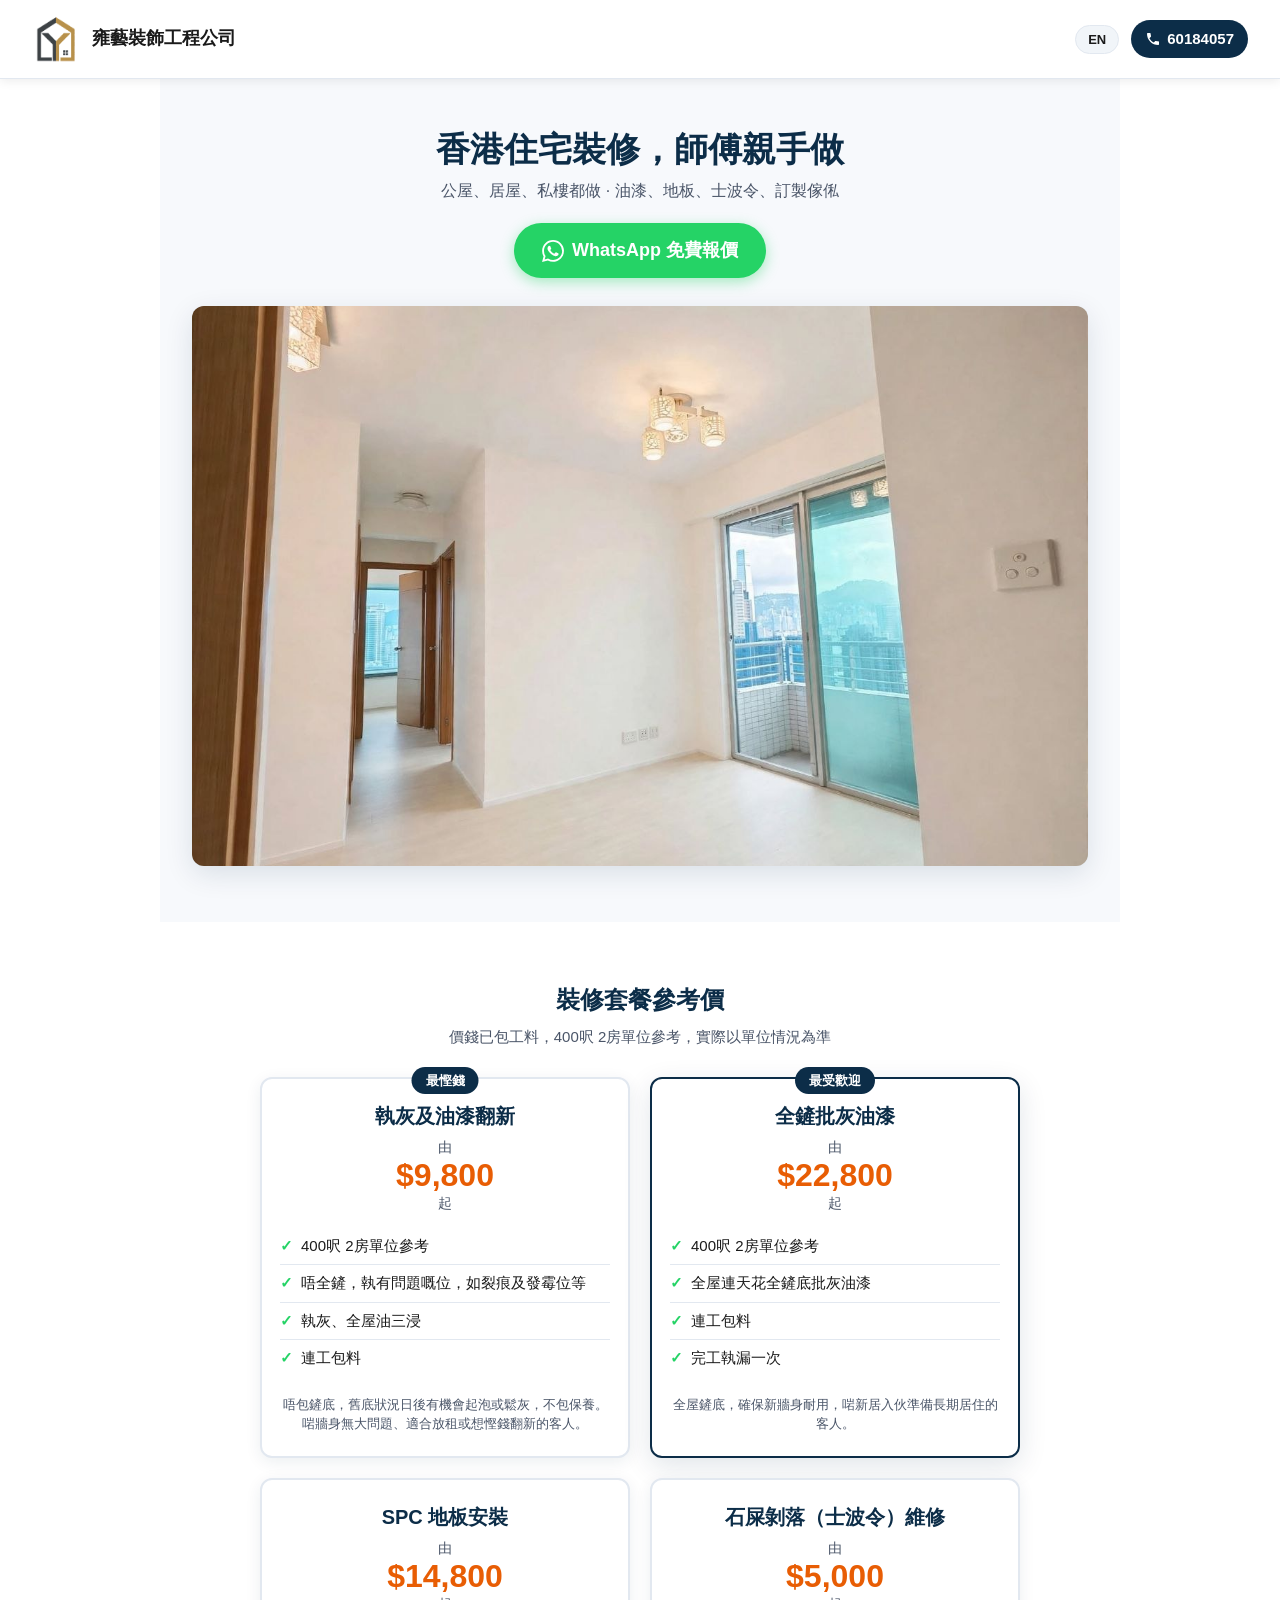
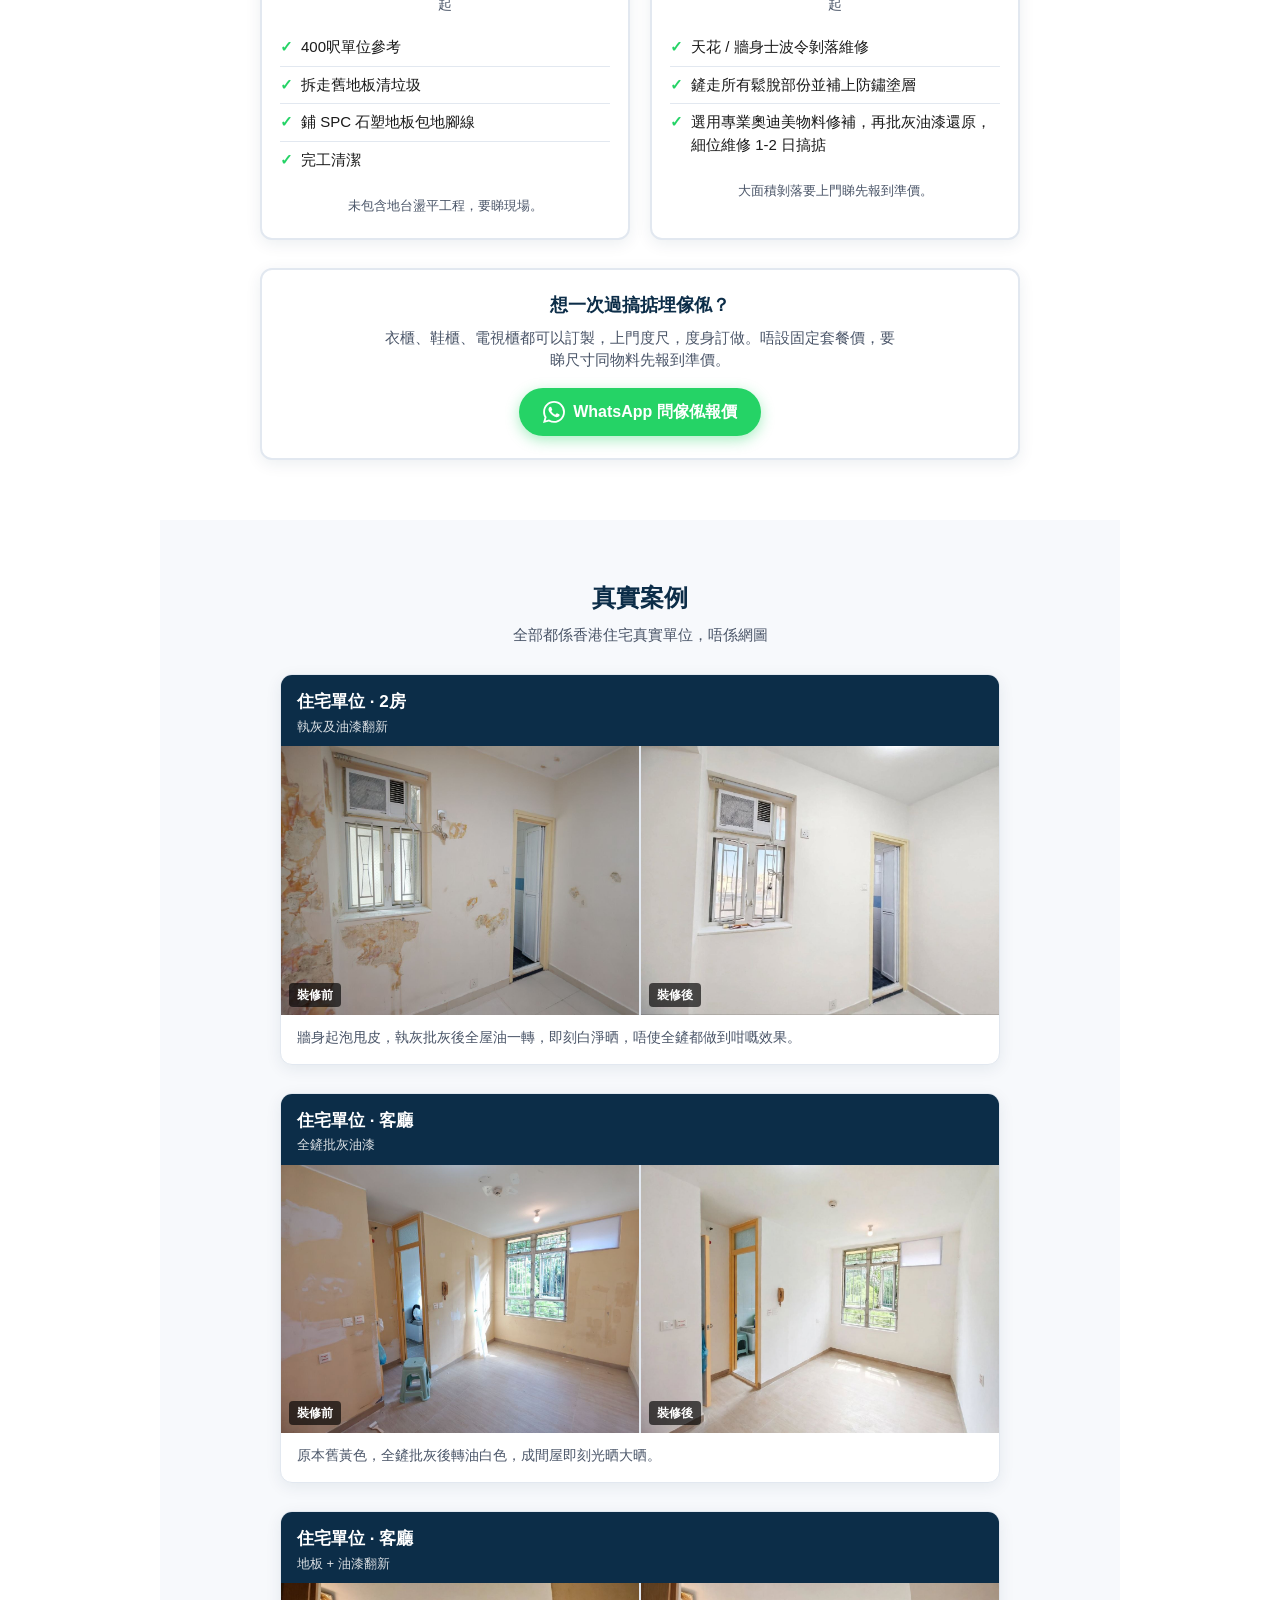
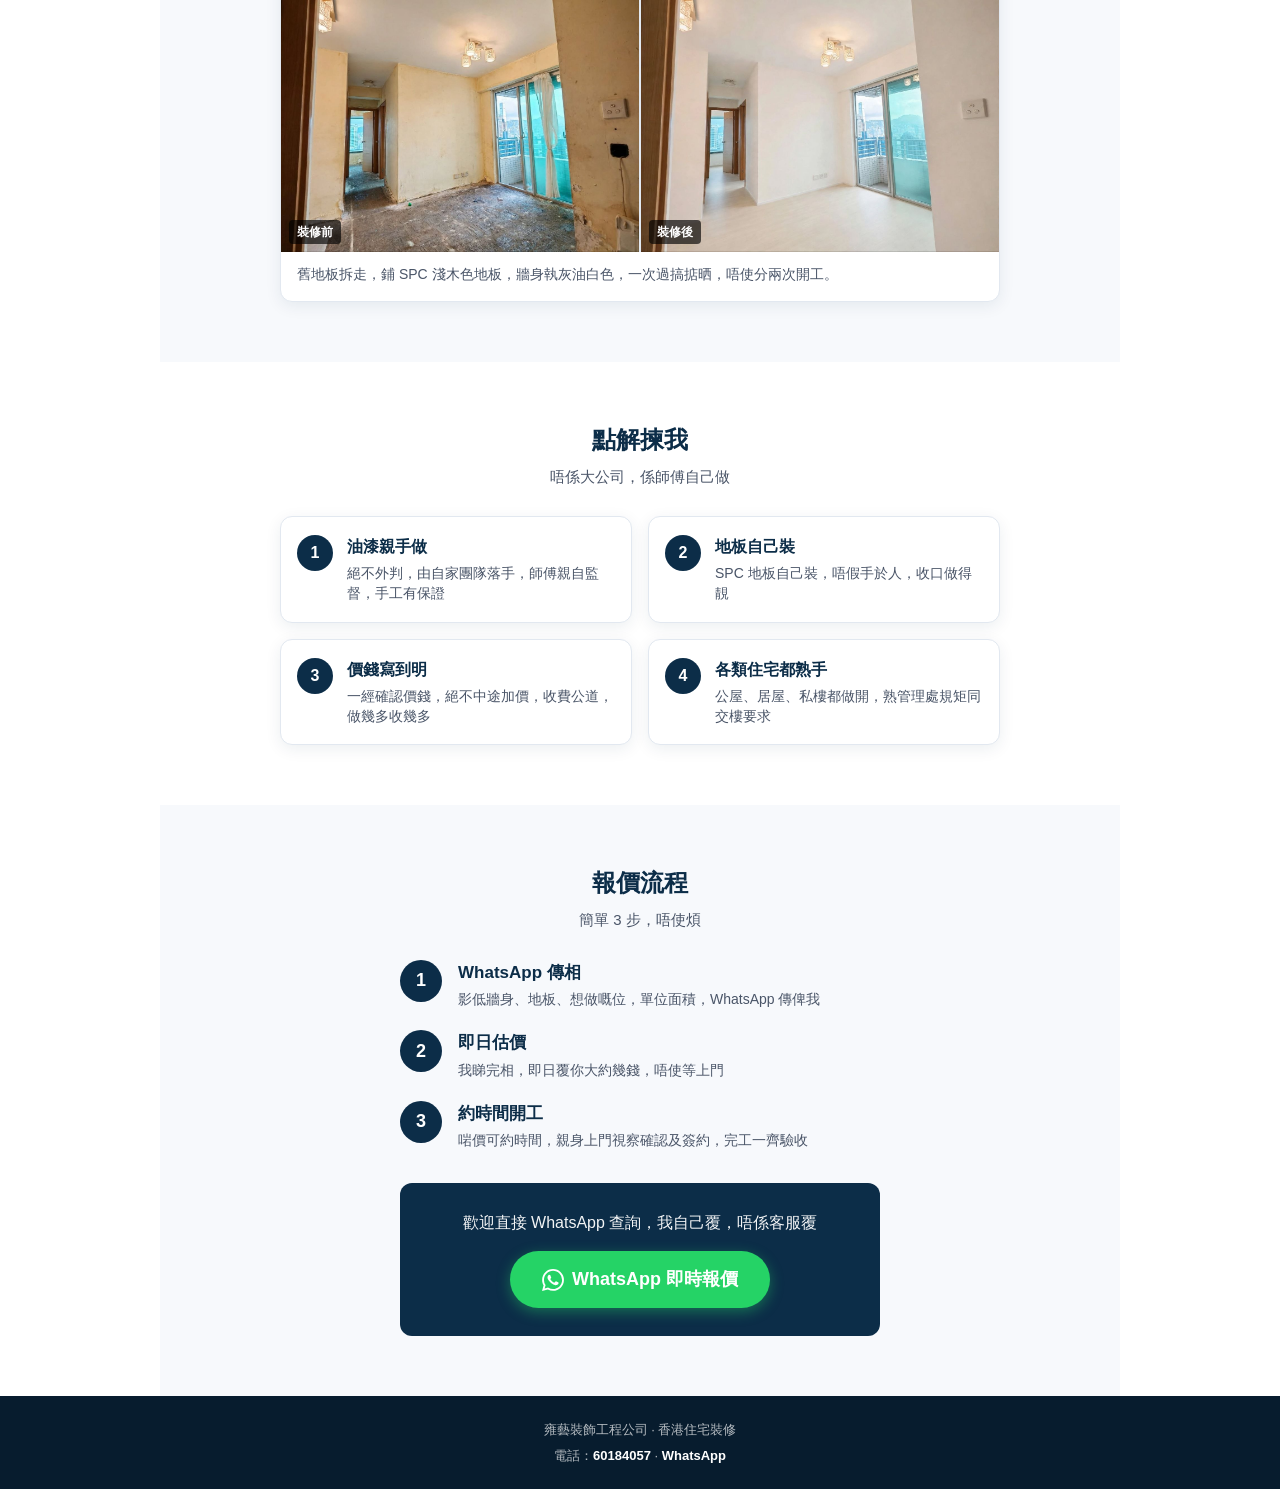
==== index.html @ d8daa815 "feat(seo): establish language SEO foundation" ====
<!DOCTYPE html>
<html lang="zh-HK">
<head>
  <meta charset="UTF-8">
  <meta name="viewport" content="width=device-width, initial-scale=1.0, viewport-fit=cover">
  <meta name="description" content="香港住宅裝修服務：油漆翻新、SPC地板、石屎剝落（士波令）維修及訂製傢俬。雍藝自家師傅施工，歡迎 WhatsApp 查詢報價。">
  <link rel="canonical" href="https://yungngai.com/">
  <link rel="alternate" hreflang="zh-HK" href="https://yungngai.com/">
  <link rel="alternate" hreflang="en-HK" href="https://yungngai.com/en">
  <title>香港住宅裝修｜油漆、地板、士波令及訂製傢俬｜雍藝</title>
  <style>
    :root {
      --primary: #0c2d48;
      --primary-dark: #071c2e;
      --whatsapp: #25d366;
      --whatsapp-hover: #1ebe57;
      --price: #e85d04;
      --price-bg: #fff4e6;
      --bg: #ffffff;
      --bg-alt: #f7f9fc;
      --text: #1a1a1a;
      --text-muted: #4a5568;
      --border: #e2e8f0;
      --radius: 12px;
      --shadow: 0 4px 16px rgba(12, 45, 72, 0.08);
      --shadow-lg: 0 8px 28px rgba(12, 45, 72, 0.12);
    }

    * {
      margin: 0;
      padding: 0;
      box-sizing: border-box;
    }

    html {
      scroll-behavior: smooth;
    }

    body {
      font-family: -apple-system, BlinkMacSystemFont, "Segoe UI", "PingFang HK", "Helvetica Neue", Arial, sans-serif;
      background: var(--bg);
      color: var(--text);
      line-height: 1.5;
      font-size: 17px;
      -webkit-font-smoothing: antialiased;
    }

    img {
      max-width: 100%;
      display: block;
      height: auto;
    }

    a {
      text-decoration: none;
      color: inherit;
    }

    /* ========== 1. 頂部選單 ========== */
    .header {
      position: sticky;
      top: 0;
      z-index: 100;
      background: #ffffff;
      color: #333333;
      padding: 10px 16px;
      display: flex;
      align-items: center;
      justify-content: space-between;
      box-shadow: 0 2px 10px rgba(0,0,0,0.08);
      border-bottom: 1px solid var(--border);
    }

    .logo {
      display: flex;
      align-items: center;
      gap: 10px;
    }

    .logo-icon {
      width: 50px;
      height: 50px;
      overflow: hidden;
      flex-shrink: 0;
      border-radius: 6px;
    }

    .logo-icon img {
      width: auto;
      height: 61px;
      display: block;
      object-fit: cover;
      object-position: top center;
      margin-top: 0;
    }

    .logo-text {
      font-size: 18px;
      font-weight: 700;
      color: #1a1a1a;
      line-height: 1.2;
      white-space: nowrap;
      flex-shrink: 0;
    }

    @media (max-width: 400px) {
      .logo-text {
        font-size: 16px;
      }
    }

    .header-right {
      display: flex;
      align-items: center;
      gap: 12px;
    }

    .phone-btn {
      display: flex;
      align-items: center;
      gap: 6px;
      background: var(--primary);
      color: #fff;
      padding: 8px 14px;
      border-radius: 50px;
      font-size: 15px;
      font-weight: 600;
      transition: background 0.2s;
    }

    .phone-btn:hover,
    .phone-btn:active {
      background: var(--primary-dark);
    }

    .lang-btn {
      display: flex;
      align-items: center;
      justify-content: center;
      background: #f1f5f9;
      color: #1a1a1a;
      border: 1px solid var(--border);
      padding: 7px 12px;
      border-radius: 50px;
      font-size: 13px;
      font-weight: 700;
      cursor: pointer;
      transition: background 0.2s;
      white-space: nowrap;
      line-height: 1;
    }

    .lang-btn:hover,
    .lang-btn:active {
      background: #e2e8f0;
    }

    .nav-toggle {
      display: none; /* 單頁簡單，暫不用漢堡 */
    }

    /* ========== 2. Hero ========== */
    .hero {
      background: var(--bg-alt);
      padding: 28px 16px 36px;
      text-align: center;
    }

    .hero-title {
      font-size: 28px;
      font-weight: 800;
      color: var(--primary);
      line-height: 1.3;
      margin-bottom: 8px;
    }

    .hero-sub {
      font-size: 16px;
      color: var(--text-muted);
      margin-bottom: 20px;
    }

    .btn-whatsapp {
      display: inline-flex;
      align-items: center;
      justify-content: center;
      gap: 8px;
      background: var(--whatsapp);
      color: #fff;
      font-size: 18px;
      font-weight: 700;
      padding: 14px 28px;
      border-radius: 50px;
      box-shadow: 0 4px 14px rgba(37, 211, 102, 0.4);
      transition: background 0.2s, transform 0.15s;
      border: none;
      cursor: pointer;
    }

    .btn-whatsapp:hover,
    .btn-whatsapp:active {
      background: var(--whatsapp-hover);
      transform: translateY(-1px);
    }

    .btn-whatsapp svg {
      width: 22px;
      height: 22px;
      fill: currentColor;
    }

    .hero-img-wrap {
      margin-top: 28px;
      border-radius: var(--radius);
      overflow: hidden;
      box-shadow: var(--shadow-lg);
      background: #dce3eb;
      aspect-ratio: 16 / 10;
    }

    .hero-img-wrap img {
      width: 100%;
      height: 100%;
      object-fit: cover;
    }

    /* ========== 通用 section ========== */
    .section {
      padding: 40px 16px;
    }

    .section-alt {
      background: var(--bg-alt);
    }

    .section-title {
      font-size: 24px;
      font-weight: 800;
      color: var(--primary);
      text-align: center;
      margin-bottom: 8px;
    }

    .section-desc {
      text-align: center;
      color: var(--text-muted);
      font-size: 15px;
      margin-bottom: 28px;
      max-width: 480px;
      margin-left: auto;
      margin-right: auto;
    }

    /* ========== 3. 套餐價錢卡 ========== */
    .packages {
      display: grid;
      grid-template-columns: 1fr;
      gap: 18px;
      max-width: 480px;
      margin: 0 auto;
    }

    .package-card {
      background: #fff;
      border: 2px solid var(--border);
      border-radius: var(--radius);
      padding: 22px 18px;
      box-shadow: var(--shadow);
      position: relative;
    }

    .package-card.featured {
      border-color: var(--primary);
      box-shadow: var(--shadow-lg);
    }

    .package-badge {
      position: absolute;
      top: -12px;
      left: 50%;
      transform: translateX(-50%);
      background: var(--primary);
      color: #fff;
      font-size: 13px;
      font-weight: 700;
      padding: 4px 14px;
      border-radius: 50px;
    }

    .package-name {
      font-size: 20px;
      font-weight: 800;
      color: var(--primary);
      margin-bottom: 6px;
      text-align: center;
    }

    .package-price {
      text-align: center;
      margin-bottom: 14px;
    }

    .package-price .from {
      font-size: 14px;
      color: var(--text-muted);
    }

    .package-price .amount {
      font-size: 32px;
      font-weight: 800;
      color: var(--price);
      line-height: 1.1;
    }

    .package-price .unit {
      font-size: 14px;
      color: var(--text-muted);
    }

    .package-list {
      list-style: none;
      margin-bottom: 18px;
    }

    .package-list li {
      padding: 7px 0;
      border-bottom: 1px solid var(--border);
      font-size: 15px;
      color: var(--text);
      display: flex;
      align-items: flex-start;
      gap: 8px;
    }

    .package-list li:last-child {
      border-bottom: none;
    }

    .package-list li::before {
      content: "✓";
      color: var(--whatsapp);
      font-weight: 700;
      flex-shrink: 0;
    }

    .package-note {
      font-size: 13px;
      color: var(--text-muted);
      text-align: center;
      margin-top: 4px;
    }

    /* 加配服務橫欄 */
    .addon-bar {
      margin-top: 28px;
      max-width: 760px;
      margin-left: auto;
      margin-right: auto;
      background: #fff;
      border: 2px solid var(--border);
      border-radius: var(--radius);
      padding: 22px 18px;
      text-align: center;
      box-shadow: var(--shadow);
    }

    .addon-bar h3 {
      font-size: 18px;
      font-weight: 800;
      color: var(--primary);
      margin-bottom: 8px;
    }

    .addon-bar p {
      font-size: 15px;
      color: var(--text-muted);
      margin-bottom: 16px;
      line-height: 1.5;
      max-width: 520px;
      margin-left: auto;
      margin-right: auto;
    }

    .addon-bar .btn-whatsapp {
      font-size: 16px;
      padding: 12px 24px;
    }

    /* ========== 4. 案例區 ========== */
    .cases {
      display: flex;
      flex-direction: column;
      gap: 28px;
      max-width: 560px;
      margin: 0 auto;
    }

    .case-card {
      background: #fff;
      border-radius: var(--radius);
      overflow: hidden;
      box-shadow: var(--shadow);
      border: 1px solid var(--border);
    }

    .case-header {
      padding: 14px 16px 10px;
      background: var(--primary);
      color: #fff;
    }

    .case-title {
      font-size: 17px;
      font-weight: 700;
    }

    .case-meta {
      font-size: 13px;
      opacity: 0.85;
      margin-top: 2px;
    }

    .case-images {
      display: grid;
      grid-template-columns: 1fr 1fr;
      gap: 2px;
      background: #e2e8f0;
    }

    .case-img-box {
      position: relative;
      aspect-ratio: 4 / 3;
      background: #d0d7e0;
      overflow: hidden;
    }

    .case-img-box img {
      width: 100%;
      height: 100%;
      object-fit: cover;
    }

    .case-label {
      position: absolute;
      bottom: 8px;
      left: 8px;
      background: rgba(0,0,0,0.65);
      color: #fff;
      font-size: 12px;
      font-weight: 600;
      padding: 3px 8px;
      border-radius: 4px;
    }

    .case-desc {
      padding: 12px 16px 16px;
      font-size: 14px;
      color: var(--text-muted);
    }

    /* ========== 5. 點解揀我 ========== */
    .why-grid {
      display: grid;
      grid-template-columns: 1fr;
      gap: 16px;
      max-width: 560px;
      margin: 0 auto;
    }

    .why-item {
      background: #fff;
      border: 1px solid var(--border);
      border-radius: var(--radius);
      padding: 18px 16px;
      display: flex;
      gap: 14px;
      align-items: flex-start;
      box-shadow: var(--shadow);
    }

    .why-num {
      flex-shrink: 0;
      width: 36px;
      height: 36px;
      background: var(--primary);
      color: #fff;
      border-radius: 50%;
      display: flex;
      align-items: center;
      justify-content: center;
      font-weight: 800;
      font-size: 16px;
    }

    .why-content h3 {
      font-size: 16px;
      font-weight: 700;
      color: var(--primary);
      margin-bottom: 4px;
    }

    .why-content p {
      font-size: 14px;
      color: var(--text-muted);
      line-height: 1.45;
    }

    /* ========== 6. 報價流程 ========== */
    .steps {
      display: flex;
      flex-direction: column;
      gap: 20px;
      max-width: 480px;
      margin: 0 auto 32px;
      position: relative;
    }

    .step {
      display: flex;
      gap: 16px;
      align-items: flex-start;
      position: relative;
    }

    .step-num {
      flex-shrink: 0;
      width: 42px;
      height: 42px;
      background: var(--primary);
      color: #fff;
      border-radius: 50%;
      display: flex;
      align-items: center;
      justify-content: center;
      font-weight: 800;
      font-size: 18px;
      z-index: 1;
    }

    .step-content h3 {
      font-size: 17px;
      font-weight: 700;
      color: var(--primary);
      margin-bottom: 4px;
    }

    .step-content p {
      font-size: 14px;
      color: var(--text-muted);
    }

    .cta-box {
      text-align: center;
      padding: 28px 16px;
      background: var(--primary);
      border-radius: var(--radius);
      max-width: 480px;
      margin: 0 auto;
      color: #fff;
    }

    .cta-box p {
      font-size: 16px;
      margin-bottom: 16px;
      opacity: 0.95;
    }

    .cta-box .btn-whatsapp {
      font-size: 18px;
      padding: 15px 32px;
    }

    /* ========== Footer ========== */
    .footer {
      background: var(--primary-dark);
      color: rgba(255,255,255,0.7);
      text-align: center;
      padding: 24px 16px;
      font-size: 13px;
    }

    .footer a {
      color: #fff;
      font-weight: 600;
    }

    /* ========== 平板以上 ========== */
    @media (min-width: 640px) {
      .hero {
        padding: 40px 24px 48px;
      }

      .hero-title {
        font-size: 34px;
      }

      .section {
        padding: 52px 24px;
      }

      .why-grid {
        grid-template-columns: 1fr 1fr;
        max-width: 720px;
      }

      .cases {
        max-width: 720px;
      }
    }

    @media (min-width: 768px) {
      .packages {
        max-width: 760px;
        grid-template-columns: 1fr 1fr;
        gap: 20px;
      }

      .package-card {
        max-width: none;
      }
    }

    @media (min-width: 900px) {
      .header {
        padding: 14px 32px;
      }

      .hero {
        padding: 48px 32px 56px;
        max-width: 960px;
        margin: 0 auto;
      }

      .section {
        padding: 60px 32px;
        max-width: 960px;
        margin-left: auto;
        margin-right: auto;
      }

      .section-full {
        max-width: none;
        padding-left: 0;
        padding-right: 0;
      }

      .section-full .section-inner {
        max-width: 960px;
        margin: 0 auto;
        padding: 0 32px;
      }
    }
  </style>
</head>
<body>

  <!-- 1. 頂部選單 + 電話 -->
  <header class="header">
    <div class="logo">
      <div class="logo-icon">
        <img src="images/logo.png" alt="雍藝裝飾工程公司">
      </div>
      <span class="logo-text">雍藝裝飾工程公司</span>
    </div>
    <div class="header-right">
      <a href="/en" class="lang-btn">EN</a>
      <a href="tel:+85260184057" class="phone-btn">
        <svg width="16" height="16" viewBox="0 0 24 24" fill="currentColor"><path d="M6.62 10.79c1.44 2.83 3.76 5.14 6.59 6.59l2.2-2.2c.27-.27.67-.36 1.02-.24 1.12.37 2.33.57 3.57.57.55 0 1 .45 1 1V20c0 .55-.45 1-1 1-9.39 0-17-7.61-17-17 0-.55.45-1 1-1h3.5c.55 0 1 .45 1 1 0 1.25.2 2.45.57 3.57.11.35.03.74-.25 1.02l-2.2 2.2z"/></svg>
        60184057
      </a>
    </div>
  </header>

  <!-- 2. 大標題 + WhatsApp + 大相 -->
  <section class="hero">
    <h1 class="hero-title">香港住宅裝修，師傅親手做</h1>
    <p class="hero-sub">公屋、居屋、私樓都做 · 油漆、地板、士波令、訂製傢俬</p>
    <a href="https://wa.me/85260184057?text=%E4%BD%A0%E5%A5%BD%EF%BC%8C%E6%88%91%E6%83%B3%E5%95%8F%E8%A3%9D%E4%BF%AE%E5%A0%B1%E5%83%B9" class="btn-whatsapp" target="_blank" rel="noopener">
      <svg viewBox="0 0 24 24"><path d="M17.472 14.382c-.297-.149-1.758-.867-2.03-.967-.273-.099-.471-.148-.67.15-.197.297-.767.966-.94 1.164-.173.199-.347.223-.644.075-.297-.15-1.255-.463-2.39-1.475-.883-.788-1.48-1.761-1.653-2.059-.173-.297-.018-.458.13-.606.134-.133.298-.347.446-.52.149-.174.198-.298.298-.497.099-.198.05-.371-.025-.52-.075-.149-.669-1.612-.916-2.207-.242-.579-.487-.5-.669-.51-.173-.008-.371-.01-.57-.01-.198 0-.52.074-.792.372-.272.297-1.04 1.016-1.04 2.479 0 1.462 1.065 2.875 1.213 3.074.149.198 2.096 3.2 5.077 4.487.709.306 1.262.489 1.694.625.712.227 1.36.195 1.871.118.571-.085 1.758-.719 2.006-1.413.248-.694.248-1.289.173-1.413-.074-.124-.272-.198-.57-.347m-5.421 7.403h-.004a9.87 9.87 0 01-5.031-1.378l-.361-.214-3.741.982.998-3.648-.235-.374a9.86 9.86 0 01-1.51-5.26c.001-5.45 4.436-9.884 9.888-9.884 2.64 0 5.122 1.03 6.988 2.898a9.825 9.825 0 012.893 6.994c-.003 5.45-4.435 9.884-9.885 9.884m8.413-18.297A11.815 11.815 0 0012.05 0C5.495 0 .16 5.335.157 11.892c0 2.096.547 4.142 1.588 5.945L.057 24l6.305-1.654a11.882 11.882 0 005.683 1.448h.005c6.554 0 11.89-5.335 11.893-11.893a11.821 11.821 0 00-3.48-8.413z"/></svg>
      <span>WhatsApp 免費報價</span>
    </a>
    <div class="hero-img-wrap">
      <img src="images/case3-after.jpg" alt="香港住宅裝修實例">
    </div>
  </section>

  <!-- 3. 四個套餐價錢卡 -->
  <section class="section" id="packages">
    <h2 class="section-title">裝修套餐參考價</h2>
    <p class="section-desc">價錢已包工料，400呎 2房單位參考，實際以單位情況為準</p>

    <div class="packages">
      <!-- 卡 1：執灰及油漆翻新 -->
      <div class="package-card">
        <div class="package-badge">最慳錢</div>
        <div class="package-name">執灰及油漆翻新</div>
        <div class="package-price">
          <div class="from">由</div>
          <div class="amount">$9,800</div>
          <div class="unit">起</div>
        </div>
        <ul class="package-list">
          <li>400呎 2房單位參考</li>
          <li>唔全鏟，執有問題嘅位，如裂痕及發霉位等</li>
          <li>執灰、全屋油三浸</li>
          <li>連工包料</li>
        </ul>
        <p class="package-note">唔包鏟底，舊底狀況日後有機會起泡或鬆灰，不包保養。啱牆身無大問題、適合放租或想慳錢翻新的客人。</p>
      </div>

      <!-- 卡 2：全鏟批灰油漆 -->
      <div class="package-card featured">
        <div class="package-badge">最受歡迎</div>
        <div class="package-name">全鏟批灰油漆</div>
        <div class="package-price">
          <div class="from">由</div>
          <div class="amount">$22,800</div>
          <div class="unit">起</div>
        </div>
        <ul class="package-list">
          <li>400呎 2房單位參考</li>
          <li>全屋連天花全鏟底批灰油漆</li>
          <li>連工包料</li>
          <li>完工執漏一次</li>
        </ul>
        <p class="package-note">全屋鏟底，確保新牆身耐用，啱新居入伙準備長期居住的客人。</p>
      </div>

      <!-- 卡 3：SPC 地板安裝 -->
      <div class="package-card">
        <div class="package-name">SPC 地板安裝</div>
        <div class="package-price">
          <div class="from">由</div>
          <div class="amount">$14,800</div>
          <div class="unit">起</div>
        </div>
        <ul class="package-list">
          <li>400呎單位參考</li>
          <li>拆走舊地板清垃圾</li>
          <li>鋪 SPC 石塑地板包地腳線</li>
          <li>完工清潔</li>
        </ul>
        <p class="package-note">未包含地台盪平工程，要睇現場。</p>
      </div>

      <!-- 卡 4：石屎剝落（士波令）維修 -->
      <div class="package-card">
        <div class="package-name">石屎剝落（士波令）維修</div>
        <div class="package-price">
          <div class="from">由</div>
          <div class="amount">$5,000</div>
          <div class="unit">起</div>
        </div>
        <ul class="package-list">
          <li>天花 / 牆身士波令剝落維修</li>
          <li>鏟走所有鬆脫部份並補上防鏽塗層</li>
          <li>選用專業奧迪美物料修補，再批灰油漆還原，細位維修 1-2 日搞掂</li>
        </ul>
        <p class="package-note">大面積剝落要上門睇先報到準價。</p>
      </div>
    </div>

    <!-- 加配服務：訂製傢俬 -->
    <div class="addon-bar">
      <h3>想一次過搞掂埋傢俬？</h3>
      <p>衣櫃、鞋櫃、電視櫃都可以訂製，上門度尺，度身訂做。唔設固定套餐價，要睇尺寸同物料先報到準價。</p>
      <a href="https://wa.me/85260184057?text=%E4%BD%A0%E5%A5%BD%EF%BC%8C%E6%88%91%E6%83%B3%E5%95%8F%E8%A3%9D%E4%BF%AE%E5%A0%B1%E5%83%B9" class="btn-whatsapp" target="_blank" rel="noopener">
        <svg viewBox="0 0 24 24"><path d="M17.472 14.382c-.297-.149-1.758-.867-2.03-.967-.273-.099-.471-.148-.67.15-.197.297-.767.966-.94 1.164-.173.199-.347.223-.644.075-.297-.15-1.255-.463-2.39-1.475-.883-.788-1.48-1.761-1.653-2.059-.173-.297-.018-.458.13-.606.134-.133.298-.347.446-.52.149-.174.198-.298.298-.497.099-.198.05-.371-.025-.52-.075-.149-.669-1.612-.916-2.207-.242-.579-.487-.5-.669-.51-.173-.008-.371-.01-.57-.01-.198 0-.52.074-.792.372-.272.297-1.04 1.016-1.04 2.479 0 1.462 1.065 2.875 1.213 3.074.149.198 2.096 3.2 5.077 4.487.709.306 1.262.489 1.694.625.712.227 1.36.195 1.871.118.571-.085 1.758-.719 2.006-1.413.248-.694.248-1.289.173-1.413-.074-.124-.272-.198-.57-.347m-5.421 7.403h-.004a9.87 9.87 0 01-5.031-1.378l-.361-.214-3.741.982.998-3.648-.235-.374a9.86 9.86 0 01-1.51-5.26c.001-5.45 4.436-9.884 9.888-9.884 2.64 0 5.122 1.03 6.988 2.898a9.825 9.825 0 012.893 6.994c-.003 5.45-4.435 9.884-9.885 9.884m8.413-18.297A11.815 11.815 0 0012.05 0C5.495 0 .16 5.335.157 11.892c0 2.096.547 4.142 1.588 5.945L.057 24l6.305-1.654a11.882 11.882 0 005.683 1.448h.005c6.554 0 11.89-5.335 11.893-11.893a11.821 11.821 0 00-3.48-8.413z"/></svg>
        <span>WhatsApp 問傢俬報價</span>
      </a>
    </div>
  </section>

  <!-- 4. 案例區 -->
  <section class="section section-alt" id="cases">
    <h2 class="section-title">真實案例</h2>
    <p class="section-desc">全部都係香港住宅真實單位，唔係網圖</p>

    <div class="cases">
      <!-- 案例 1 -->
      <div class="case-card">
        <div class="case-header">
          <div class="case-title">住宅單位 · 2房</div>
          <div class="case-meta">執灰及油漆翻新</div>
        </div>
        <div class="case-images">
          <div class="case-img-box">
            <img src="images/case1-before.jpg" alt="Before">
            <span class="case-label">裝修前</span>
          </div>
          <div class="case-img-box">
            <img src="images/case1-after.jpg" alt="After">
            <span class="case-label">裝修後</span>
          </div>
        </div>
        <div class="case-desc">牆身起泡甩皮，執灰批灰後全屋油一轉，即刻白淨晒，唔使全鏟都做到咁嘅效果。</div>
      </div>

      <!-- 案例 2 -->
      <div class="case-card">
        <div class="case-header">
          <div class="case-title">住宅單位 · 客廳</div>
          <div class="case-meta">全鏟批灰油漆</div>
        </div>
        <div class="case-images">
          <div class="case-img-box">
            <img src="images/case2-before.jpg" alt="Before">
            <span class="case-label">裝修前</span>
          </div>
          <div class="case-img-box">
            <img src="images/case2-after.jpg" alt="After">
            <span class="case-label">裝修後</span>
          </div>
        </div>
        <div class="case-desc">原本舊黃色，全鏟批灰後轉油白色，成間屋即刻光晒大晒。</div>
      </div>

      <!-- 案例 3 -->
      <div class="case-card">
        <div class="case-header">
          <div class="case-title">住宅單位 · 客廳</div>
          <div class="case-meta">地板 + 油漆翻新</div>
        </div>
        <div class="case-images">
          <div class="case-img-box">
            <img src="images/case3-before.jpg" alt="Before">
            <span class="case-label">裝修前</span>
          </div>
          <div class="case-img-box">
            <img src="images/case3-after.jpg" alt="After">
            <span class="case-label">裝修後</span>
          </div>
        </div>
        <div class="case-desc">舊地板拆走，鋪 SPC 淺木色地板，牆身執灰油白色，一次過搞掂晒，唔使分兩次開工。</div>
      </div>
    </div>
  </section>

  <!-- 5. 點解揀我 -->
  <section class="section" id="why">
    <h2 class="section-title">點解揀我</h2>
    <p class="section-desc">唔係大公司，係師傅自己做</p>

    <div class="why-grid">
      <div class="why-item">
        <div class="why-num">1</div>
        <div class="why-content">
          <h3>油漆親手做</h3>
          <p>絕不外判，由自家團隊落手，師傅親自監督，手工有保證</p>
        </div>
      </div>
      <div class="why-item">
        <div class="why-num">2</div>
        <div class="why-content">
          <h3>地板自己裝</h3>
          <p>SPC 地板自己裝，唔假手於人，收口做得靚</p>
        </div>
      </div>
      <div class="why-item">
        <div class="why-num">3</div>
        <div class="why-content">
          <h3>價錢寫到明</h3>
          <p>一經確認價錢，絕不中途加價，收費公道，做幾多收幾多</p>
        </div>
      </div>
      <div class="why-item">
        <div class="why-num">4</div>
        <div class="why-content">
          <h3>各類住宅都熟手</h3>
          <p>公屋、居屋、私樓都做開，熟管理處規矩同交樓要求</p>
        </div>
      </div>
    </div>
  </section>

  <!-- 6. 報價流程 + 底部 WhatsApp -->
  <section class="section section-alt" id="process">
    <h2 class="section-title">報價流程</h2>
    <p class="section-desc">簡單 3 步，唔使煩</p>

    <div class="steps">
      <div class="step">
        <div class="step-num">1</div>
        <div class="step-content">
          <h3>WhatsApp 傳相</h3>
          <p>影低牆身、地板、想做嘅位，單位面積，WhatsApp 傳俾我</p>
        </div>
      </div>
      <div class="step">
        <div class="step-num">2</div>
        <div class="step-content">
          <h3>即日估價</h3>
          <p>我睇完相，即日覆你大約幾錢，唔使等上門</p>
        </div>
      </div>
      <div class="step">
        <div class="step-num">3</div>
        <div class="step-content">
          <h3>約時間開工</h3>
          <p>啱價可約時間，親身上門視察確認及簽約，完工一齊驗收</p>
        </div>
      </div>
    </div>

    <div class="cta-box">
      <p>歡迎直接 WhatsApp 查詢，我自己覆，唔係客服覆</p>
      <a href="https://wa.me/85260184057?text=%E4%BD%A0%E5%A5%BD%EF%BC%8C%E6%88%91%E6%83%B3%E5%95%8F%E8%A3%9D%E4%BF%AE%E5%A0%B1%E5%83%B9" class="btn-whatsapp" target="_blank" rel="noopener">
        <svg viewBox="0 0 24 24"><path d="M17.472 14.382c-.297-.149-1.758-.867-2.03-.967-.273-.099-.471-.148-.67.15-.197.297-.767.966-.94 1.164-.173.199-.347.223-.644.075-.297-.15-1.255-.463-2.39-1.475-.883-.788-1.48-1.761-1.653-2.059-.173-.297-.018-.458.13-.606.134-.133.298-.347.446-.52.149-.174.198-.298.298-.497.099-.198.05-.371-.025-.52-.075-.149-.669-1.612-.916-2.207-.242-.579-.487-.5-.669-.51-.173-.008-.371-.01-.57-.01-.198 0-.52.074-.792.372-.272.297-1.04 1.016-1.04 2.479 0 1.462 1.065 2.875 1.213 3.074.149.198 2.096 3.2 5.077 4.487.709.306 1.262.489 1.694.625.712.227 1.36.195 1.871.118.571-.085 1.758-.719 2.006-1.413.248-.694.248-1.289.173-1.413-.074-.124-.272-.198-.57-.347m-5.421 7.403h-.004a9.87 9.87 0 01-5.031-1.378l-.361-.214-3.741.982.998-3.648-.235-.374a9.86 9.86 0 01-1.51-5.26c.001-5.45 4.436-9.884 9.888-9.884 2.64 0 5.122 1.03 6.988 2.898a9.825 9.825 0 012.893 6.994c-.003 5.45-4.435 9.884-9.885 9.884m8.413-18.297A11.815 11.815 0 0012.05 0C5.495 0 .16 5.335.157 11.892c0 2.096.547 4.142 1.588 5.945L.057 24l6.305-1.654a11.882 11.882 0 005.683 1.448h.005c6.554 0 11.89-5.335 11.893-11.893a11.821 11.821 0 00-3.48-8.413z"/></svg>
        <span>WhatsApp 即時報價</span>
      </a>
    </div>
  </section>

  <footer class="footer">
    <p>雍藝裝飾工程公司 · 香港住宅裝修</p>
    <p style="margin-top:6px;"><span>電話：</span><a href="tel:+85260184057">60184057</a> · <a href="https://wa.me/85260184057?text=%E4%BD%A0%E5%A5%BD%EF%BC%8C%E6%88%91%E6%83%B3%E5%95%8F%E8%A3%9D%E4%BF%AE%E5%A0%B1%E5%83%B9" target="_blank" rel="noopener">WhatsApp</a></p>
  </footer>
</body>
</html>
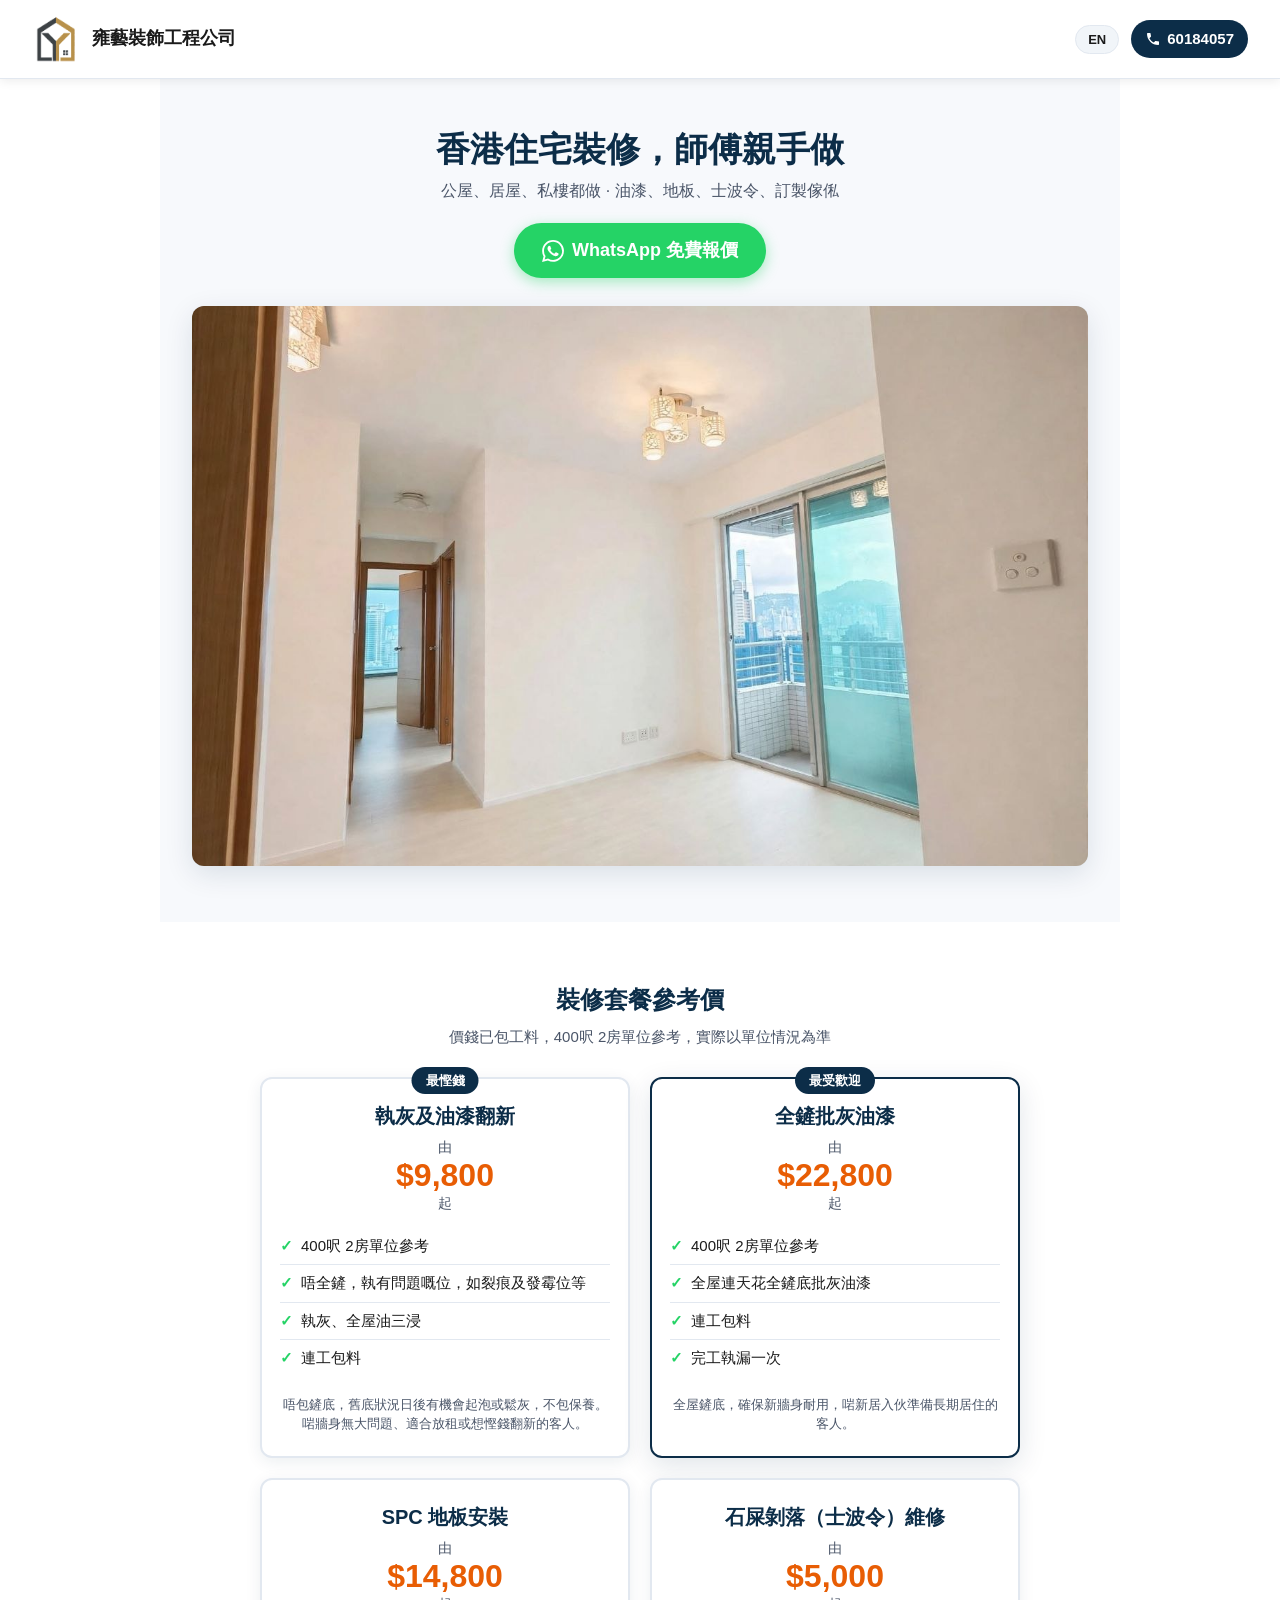
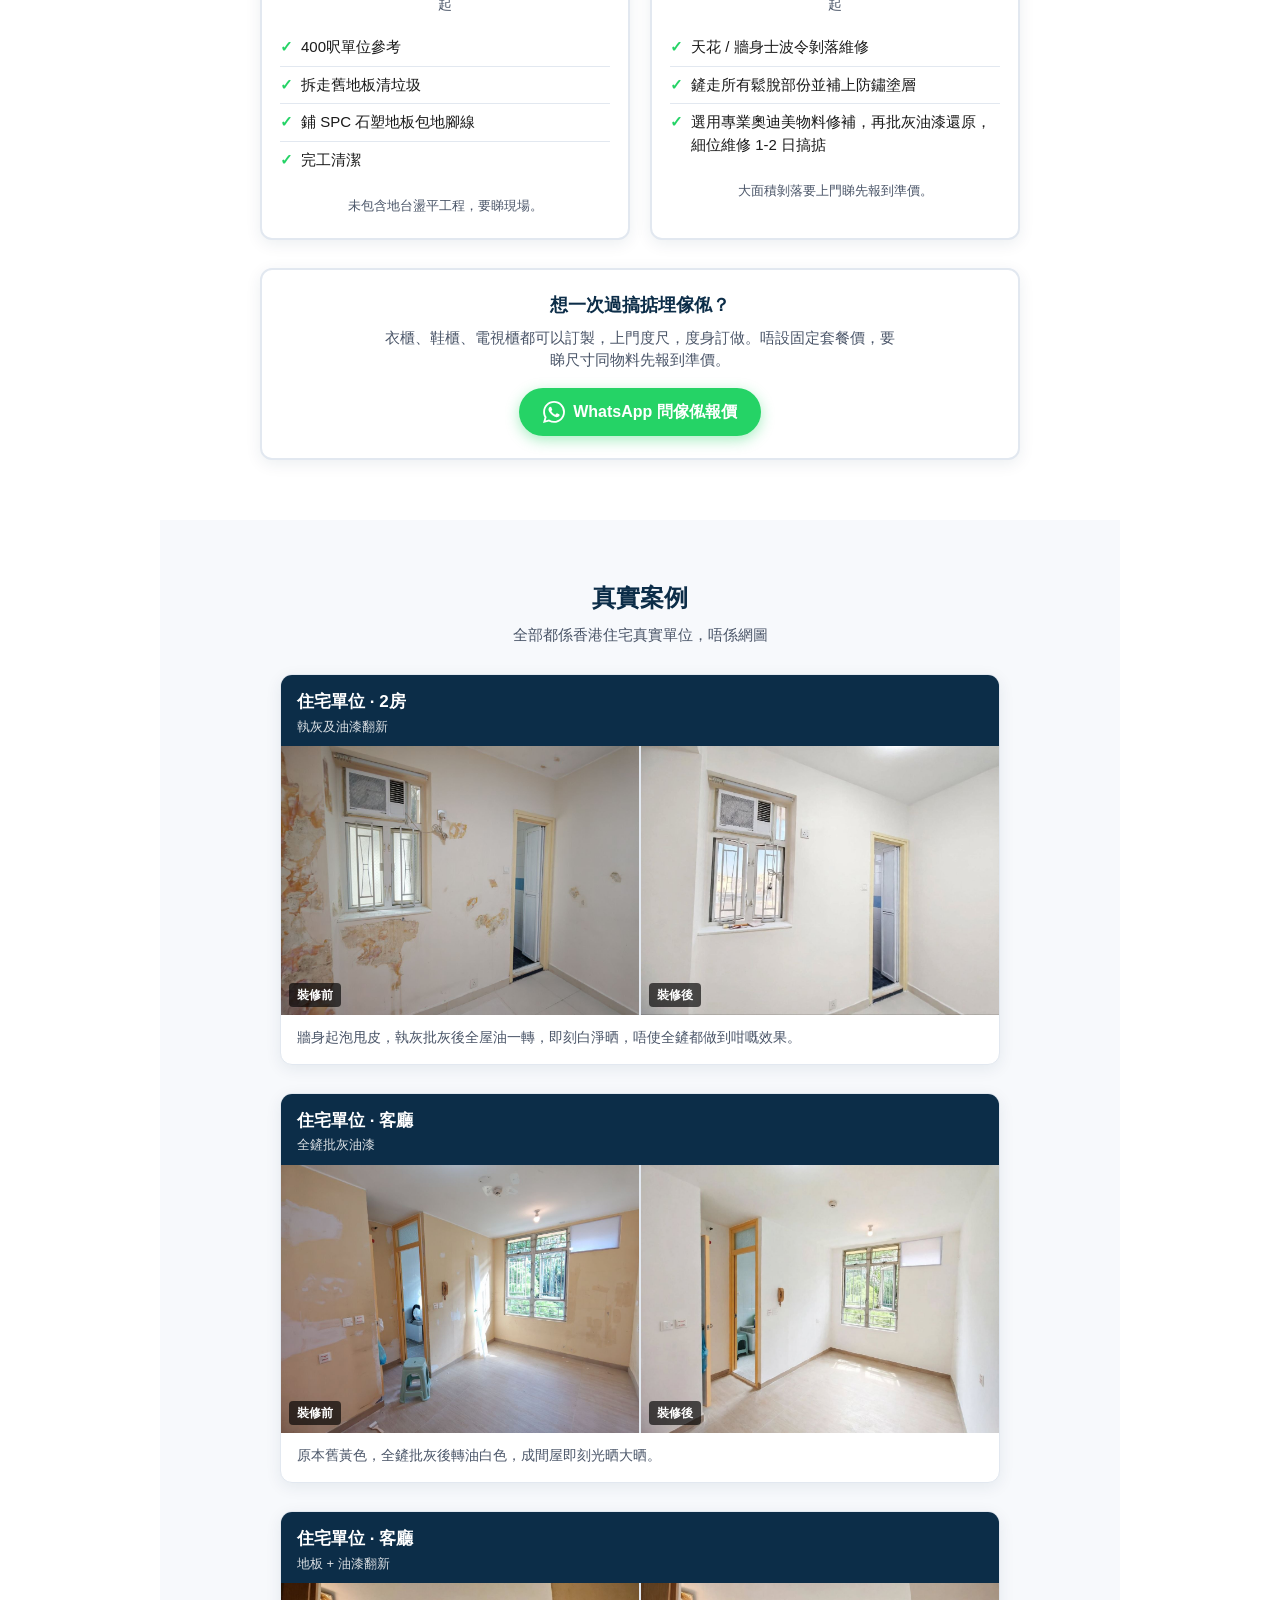
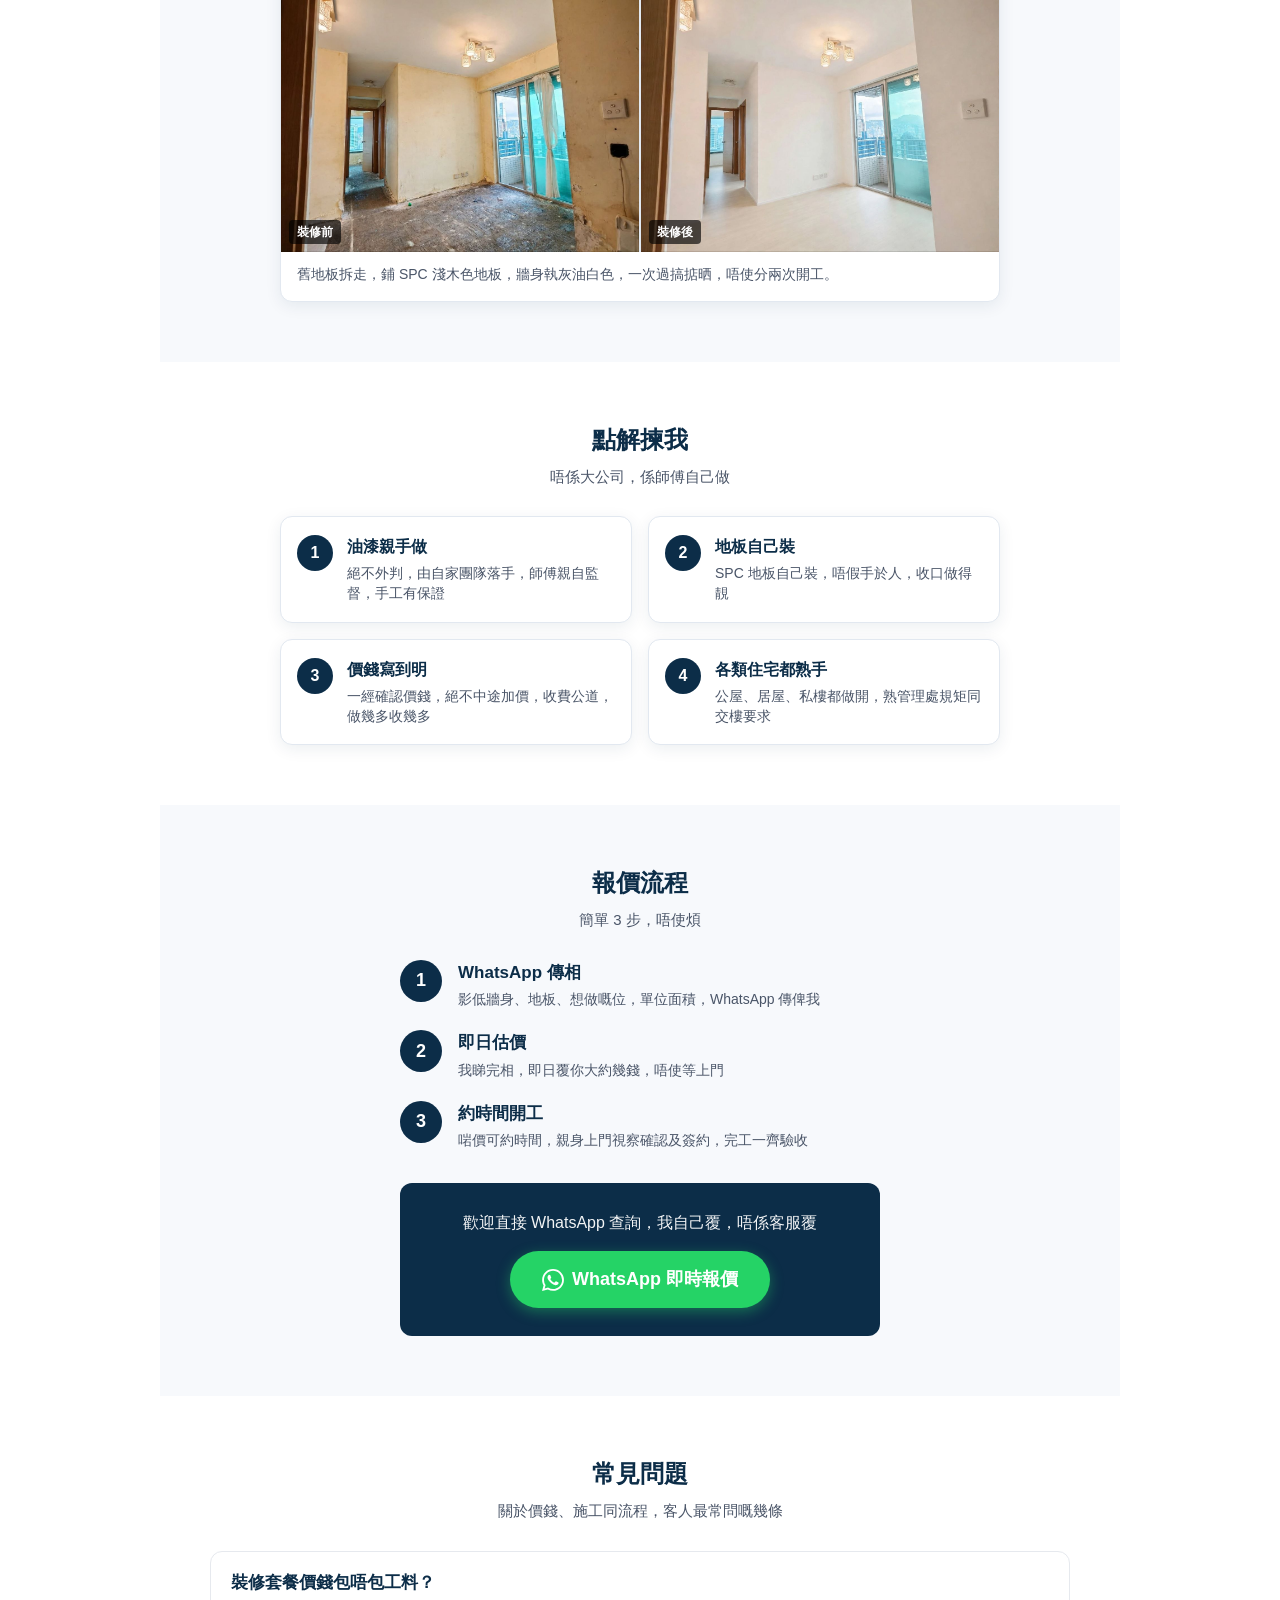
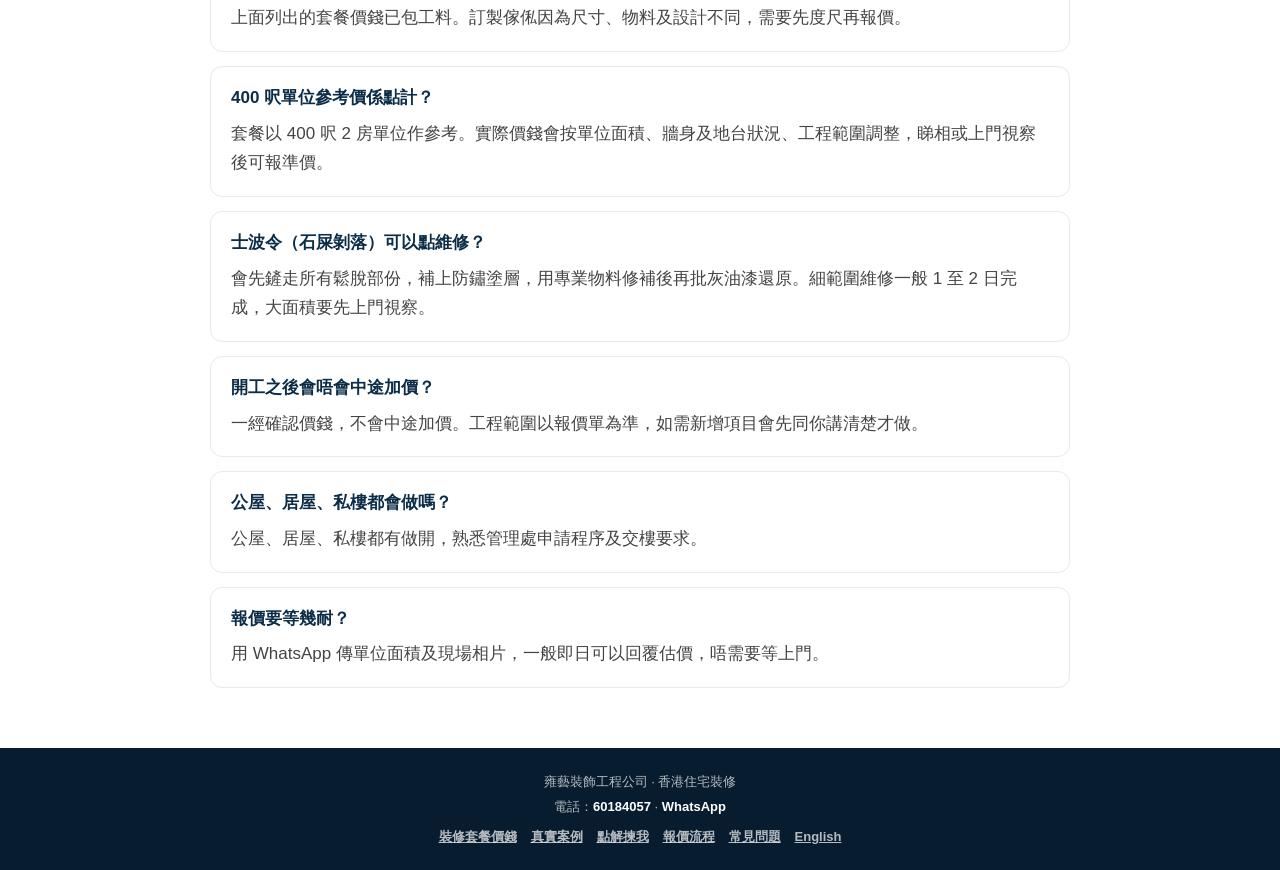
==== commit 75e469ca: "feat(seo): add structured data, social previews and FAQ content" ====
--- a/index.html
+++ b/index.html
@@ -8,6 +8,116 @@
   <link rel="alternate" hreflang="zh-HK" href="https://yungngai.com/">
   <link rel="alternate" hreflang="en-HK" href="https://yungngai.com/en">
   <title>香港住宅裝修｜油漆、地板、士波令及訂製傢俬｜雍藝</title>
+  <link rel="icon" href="/images/logo.png" type="image/png">
+  <meta name="theme-color" content="#0c2d48">
+  <meta property="og:type" content="website">
+  <meta property="og:site_name" content="雍藝裝飾工程公司">
+  <meta property="og:locale" content="zh_HK">
+  <meta property="og:locale:alternate" content="en_HK">
+  <meta property="og:title" content="香港住宅裝修｜油漆、地板、士波令及訂製傢俬｜雍藝">
+  <meta property="og:description" content="香港住宅裝修服務：油漆翻新、SPC地板、石屎剝落（士波令）維修及訂製傢俬。雍藝自家師傅施工，歡迎 WhatsApp 查詢報價。">
+  <meta property="og:url" content="https://yungngai.com/">
+  <meta property="og:image" content="https://yungngai.com/images/case3-after.jpg">
+  <meta property="og:image:width" content="1280">
+  <meta property="og:image:height" content="966">
+  <meta property="og:image:alt" content="雍藝裝飾工程公司完成的香港住宅裝修單位">
+  <meta name="twitter:card" content="summary_large_image">
+  <meta name="twitter:title" content="香港住宅裝修｜油漆、地板、士波令及訂製傢俬｜雍藝">
+  <meta name="twitter:description" content="香港住宅裝修服務：油漆翻新、SPC地板、石屎剝落（士波令）維修及訂製傢俬。雍藝自家師傅施工，歡迎 WhatsApp 查詢報價。">
+  <meta name="twitter:image" content="https://yungngai.com/images/case3-after.jpg">
+  <script type="application/ld+json">
+  {
+    "@context": "https://schema.org",
+    "@graph": [
+      {
+        "@type": "HomeAndConstructionBusiness",
+        "@id": "https://yungngai.com/#business",
+        "name": "雍藝裝飾工程公司",
+        "alternateName": "Yung Ngai Decoration",
+        "url": "https://yungngai.com/",
+        "logo": "https://yungngai.com/images/logo.png",
+        "image": "https://yungngai.com/images/case3-after.jpg",
+        "description": "香港住宅裝修公司，自家師傅承接油漆翻新、SPC 地板安裝、石屎剝落（士波令）維修及訂製傢俬。",
+        "telephone": "+852-6018-4057",
+        "priceRange": "$$",
+        "currenciesAccepted": "HKD",
+        "address": {
+          "@type": "PostalAddress",
+          "addressRegion": "香港",
+          "addressCountry": "HK"
+        },
+        "areaServed": {
+          "@type": "AdministrativeArea",
+          "name": "香港"
+        },
+        "knowsLanguage": ["zh-HK", "en"]
+      },
+      {
+        "@type": "WebSite",
+        "@id": "https://yungngai.com/#website",
+        "url": "https://yungngai.com/",
+        "name": "雍藝裝飾工程公司",
+        "inLanguage": "zh-HK",
+        "publisher": { "@id": "https://yungngai.com/#business" }
+      },
+      {
+        "@type": "FAQPage",
+        "@id": "https://yungngai.com/#faq",
+        "inLanguage": "zh-HK",
+        "mainEntity": [
+          {
+            "@type": "Question",
+            "name": "裝修套餐價錢包唔包工料？",
+            "acceptedAnswer": {
+              "@type": "Answer",
+              "text": "上面列出的套餐價錢已包工料。訂製傢俬因為尺寸、物料及設計不同，需要先度尺再報價。"
+            }
+          },
+          {
+            "@type": "Question",
+            "name": "400 呎單位參考價係點計？",
+            "acceptedAnswer": {
+              "@type": "Answer",
+              "text": "套餐以 400 呎 2 房單位作參考。實際價錢會按單位面積、牆身及地台狀況、工程範圍調整，睇相或上門視察後可報準價。"
+            }
+          },
+          {
+            "@type": "Question",
+            "name": "士波令（石屎剝落）可以點維修？",
+            "acceptedAnswer": {
+              "@type": "Answer",
+              "text": "會先鏟走所有鬆脫部份，補上防鏽塗層，用專業物料修補後再批灰油漆還原。細範圍維修一般 1 至 2 日完成，大面積要先上門視察。"
+            }
+          },
+          {
+            "@type": "Question",
+            "name": "開工之後會唔會中途加價？",
+            "acceptedAnswer": {
+              "@type": "Answer",
+              "text": "一經確認價錢，不會中途加價。工程範圍以報價單為準，如需新增項目會先同你講清楚才做。"
+            }
+          },
+          {
+            "@type": "Question",
+            "name": "公屋、居屋、私樓都會做嗎？",
+            "acceptedAnswer": {
+              "@type": "Answer",
+              "text": "公屋、居屋、私樓都有做開，熟悉管理處申請程序及交樓要求。"
+            }
+          },
+          {
+            "@type": "Question",
+            "name": "報價要等幾耐？",
+            "acceptedAnswer": {
+              "@type": "Answer",
+              "text": "用 WhatsApp 傳單位面積及現場相片，一般即日可以回覆估價，唔需要等上門。"
+            }
+          }
+        ]
+      }
+    ]
+  }
+  </script>
   <style>
     :root {
       --primary: #0c2d48;
@@ -650,6 +760,13 @@
         padding: 0 32px;
       }
     }
+    /* 常見問題 */
+    .faq-list { max-width: 860px; margin: 0 auto; display: grid; gap: 14px; }
+    .faq-item { background: #fff; border: 1px solid #e6e9ee; border-radius: 12px; padding: 18px 20px; }
+    .faq-item h3 { font-size: 17px; margin: 0 0 8px; color: var(--primary); }
+    .faq-item p { margin: 0; color: #444; line-height: 1.75; }
+    .footer-nav { margin-top: 10px; display: flex; flex-wrap: wrap; gap: 6px 14px; justify-content: center; }
+    .footer-nav a { color: inherit; text-decoration: underline; font-size: 13px; }
   </style>
 </head>
 <body>
@@ -658,7 +775,7 @@
   <header class="header">
     <div class="logo">
       <div class="logo-icon">
-        <img src="images/logo.png" alt="雍藝裝飾工程公司">
+        <img src="images/logo.png" alt="雍藝裝飾工程公司標誌" width="360" height="302" decoding="async">
       </div>
       <span class="logo-text">雍藝裝飾工程公司</span>
     </div>
@@ -680,7 +797,7 @@
       <span>WhatsApp 免費報價</span>
     </a>
     <div class="hero-img-wrap">
-      <img src="images/case3-after.jpg" alt="香港住宅裝修實例">
+      <img src="images/case3-after.jpg" alt="雍藝完成的香港住宅客廳裝修實例" width="1280" height="966" fetchpriority="high" decoding="async">
     </div>
   </section>
 
@@ -785,11 +902,11 @@
         </div>
         <div class="case-images">
           <div class="case-img-box">
-            <img src="images/case1-before.jpg" alt="Before">
+            <img src="images/case1-before.jpg" alt="案例一：住宅單位裝修前，牆身起泡甩皮" width="1280" height="960" loading="lazy" decoding="async">
             <span class="case-label">裝修前</span>
           </div>
           <div class="case-img-box">
-            <img src="images/case1-after.jpg" alt="After">
+            <img src="images/case1-after.jpg" alt="案例一：住宅單位執灰批灰及全屋油漆翻新後" width="1280" height="966" loading="lazy" decoding="async">
             <span class="case-label">裝修後</span>
           </div>
         </div>
@@ -804,11 +921,11 @@
         </div>
         <div class="case-images">
           <div class="case-img-box">
-            <img src="images/case2-before.jpg" alt="Before">
+            <img src="images/case2-before.jpg" alt="案例二：客廳裝修前，牆身原本舊黃色" width="1280" height="960" loading="lazy" decoding="async">
             <span class="case-label">裝修前</span>
           </div>
           <div class="case-img-box">
-            <img src="images/case2-after.jpg" alt="After">
+            <img src="images/case2-after.jpg" alt="案例二：客廳全鏟批灰後油白色，空間更光猛" width="1280" height="966" loading="lazy" decoding="async">
             <span class="case-label">裝修後</span>
           </div>
         </div>
@@ -823,11 +940,11 @@
         </div>
         <div class="case-images">
           <div class="case-img-box">
-            <img src="images/case3-before.jpg" alt="Before">
+            <img src="images/case3-before.jpg" alt="案例三：客廳裝修前，舊地板及舊牆身" width="1280" height="966" loading="lazy" decoding="async">
             <span class="case-label">裝修前</span>
           </div>
           <div class="case-img-box">
-            <img src="images/case3-after.jpg" alt="After">
+            <img src="images/case3-after.jpg" alt="案例三：客廳鋪 SPC 淺木色地板及牆身油漆翻新後" width="1280" height="966" loading="lazy" decoding="async">
             <span class="case-label">裝修後</span>
           </div>
         </div>
@@ -911,9 +1028,50 @@
     </div>
   </section>
 
+  <!-- 7. 常見問題 -->
+  <section class="section" id="faq">
+    <h2 class="section-title">常見問題</h2>
+    <p class="section-desc">關於價錢、施工同流程，客人最常問嘅幾條</p>
+
+    <div class="faq-list">
+      <div class="faq-item">
+        <h3>裝修套餐價錢包唔包工料？</h3>
+        <p>上面列出的套餐價錢已包工料。訂製傢俬因為尺寸、物料及設計不同，需要先度尺再報價。</p>
+      </div>
+      <div class="faq-item">
+        <h3>400 呎單位參考價係點計？</h3>
+        <p>套餐以 400 呎 2 房單位作參考。實際價錢會按單位面積、牆身及地台狀況、工程範圍調整，睇相或上門視察後可報準價。</p>
+      </div>
+      <div class="faq-item">
+        <h3>士波令（石屎剝落）可以點維修？</h3>
+        <p>會先鏟走所有鬆脫部份，補上防鏽塗層，用專業物料修補後再批灰油漆還原。細範圍維修一般 1 至 2 日完成，大面積要先上門視察。</p>
+      </div>
+      <div class="faq-item">
+        <h3>開工之後會唔會中途加價？</h3>
+        <p>一經確認價錢，不會中途加價。工程範圍以報價單為準，如需新增項目會先同你講清楚才做。</p>
+      </div>
+      <div class="faq-item">
+        <h3>公屋、居屋、私樓都會做嗎？</h3>
+        <p>公屋、居屋、私樓都有做開，熟悉管理處申請程序及交樓要求。</p>
+      </div>
+      <div class="faq-item">
+        <h3>報價要等幾耐？</h3>
+        <p>用 WhatsApp 傳單位面積及現場相片，一般即日可以回覆估價，唔需要等上門。</p>
+      </div>
+    </div>
+  </section>
+
   <footer class="footer">
     <p>雍藝裝飾工程公司 · 香港住宅裝修</p>
     <p style="margin-top:6px;"><span>電話：</span><a href="tel:+85260184057">60184057</a> · <a href="https://wa.me/85260184057?text=%E4%BD%A0%E5%A5%BD%EF%BC%8C%E6%88%91%E6%83%B3%E5%95%8F%E8%A3%9D%E4%BF%AE%E5%A0%B1%E5%83%B9" target="_blank" rel="noopener">WhatsApp</a></p>
+    <nav class="footer-nav" aria-label="頁面導覽">
+      <a href="#packages">裝修套餐價錢</a>
+      <a href="#cases">真實案例</a>
+      <a href="#why">點解揀我</a>
+      <a href="#process">報價流程</a>
+      <a href="#faq">常見問題</a>
+      <a href="/en">English</a>
+    </nav>
   </footer>
 </body>
 </html>
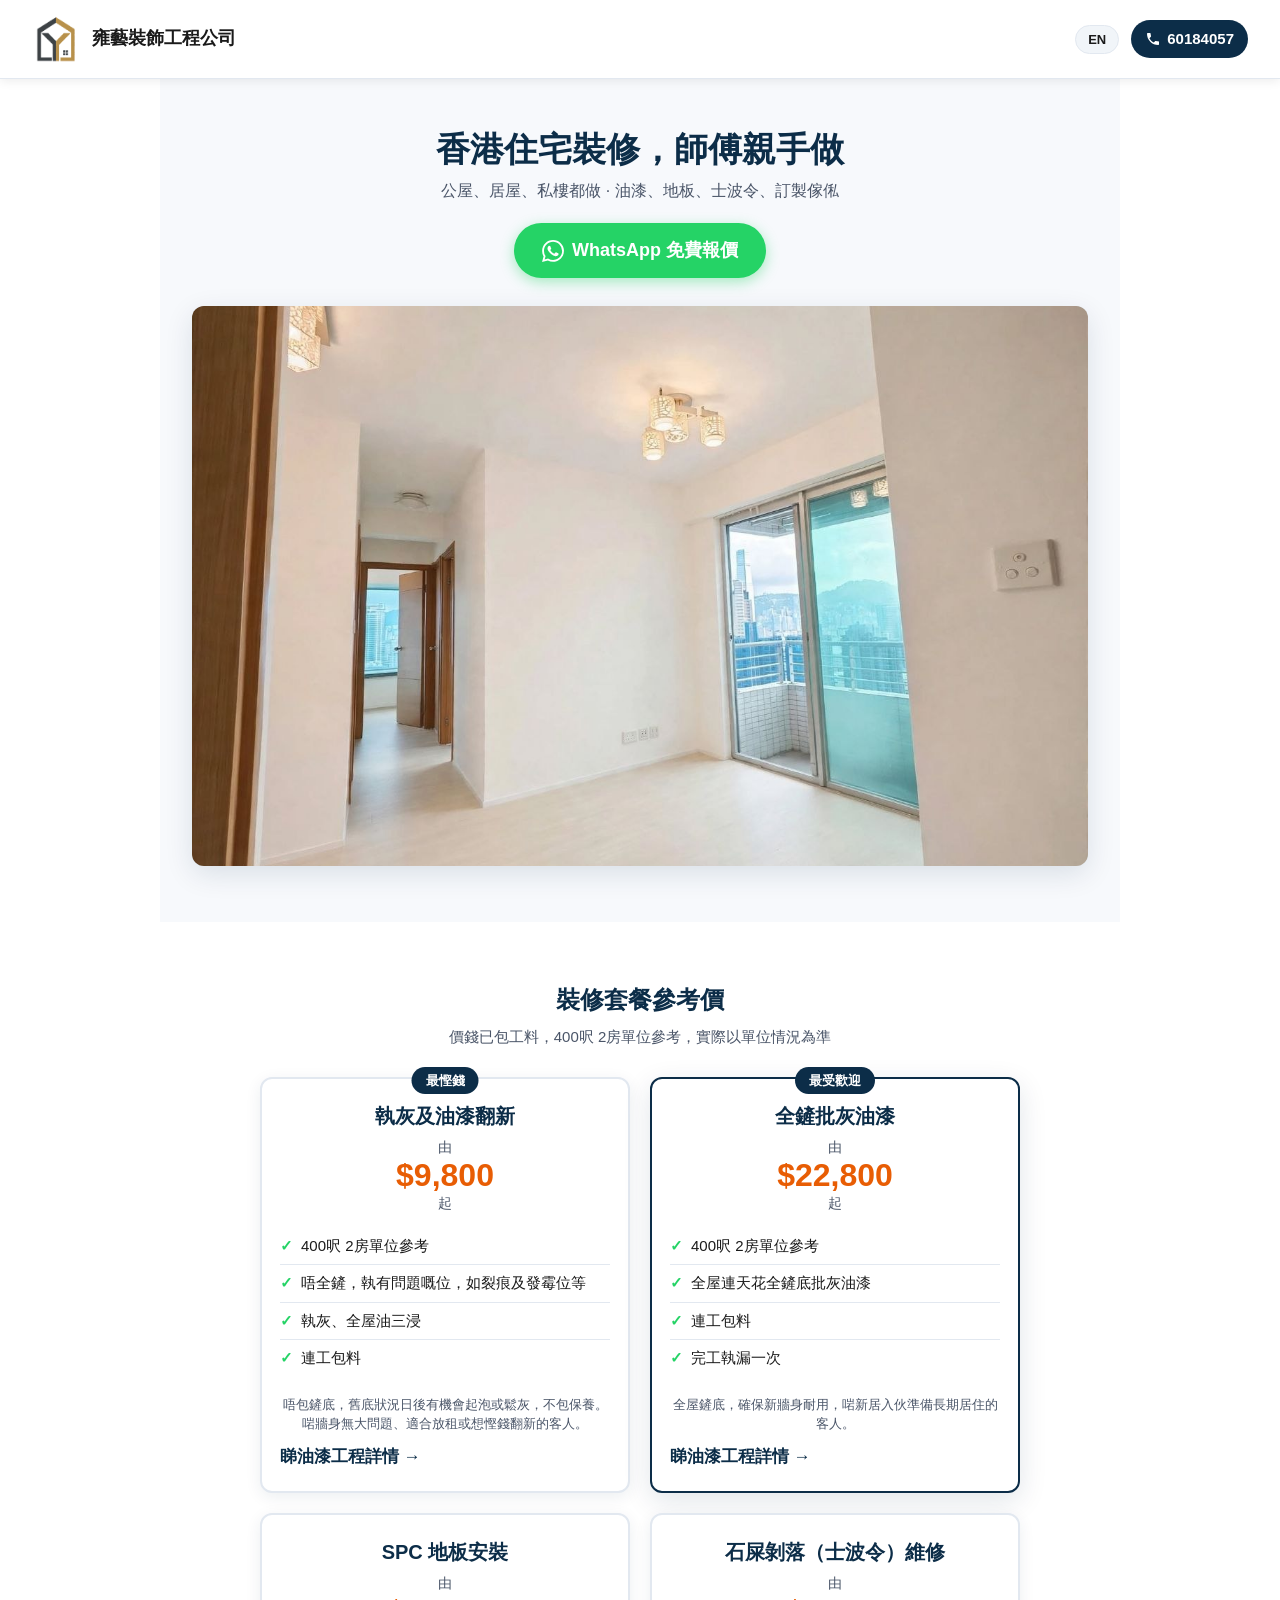
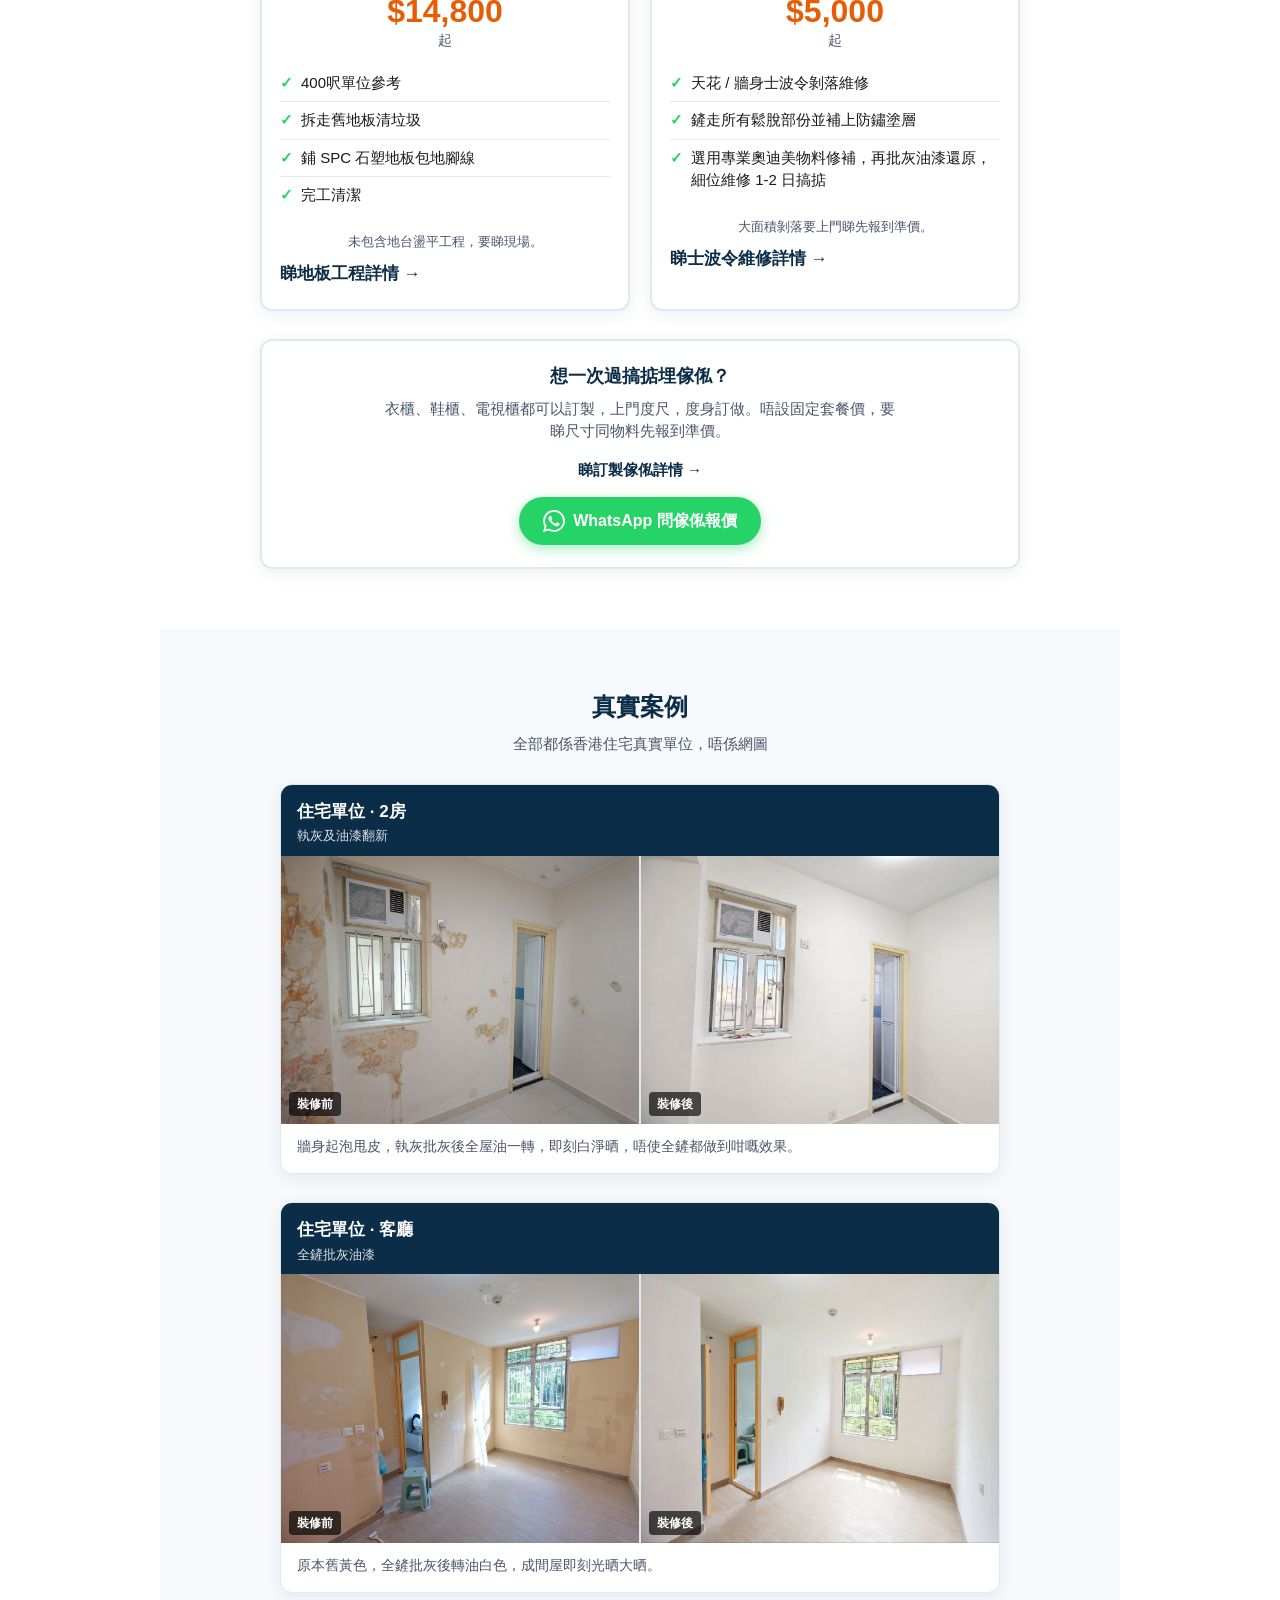
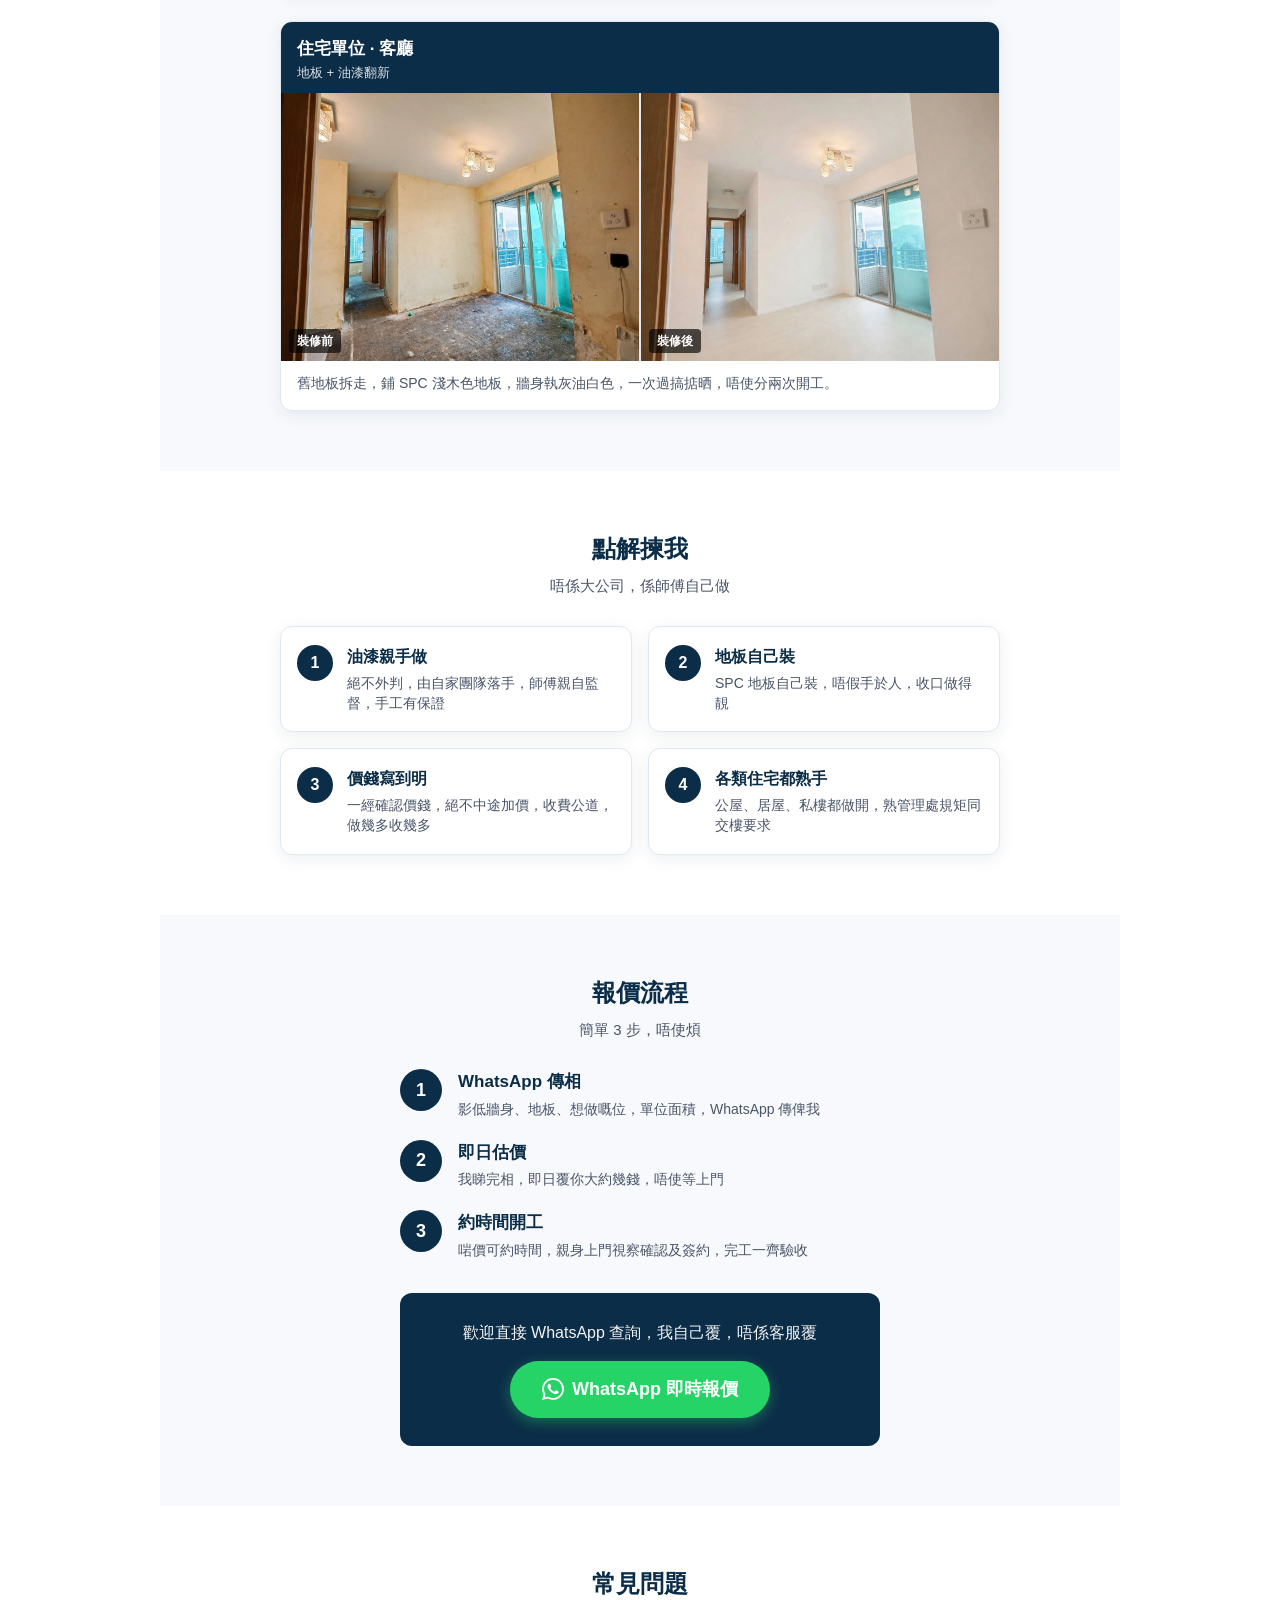
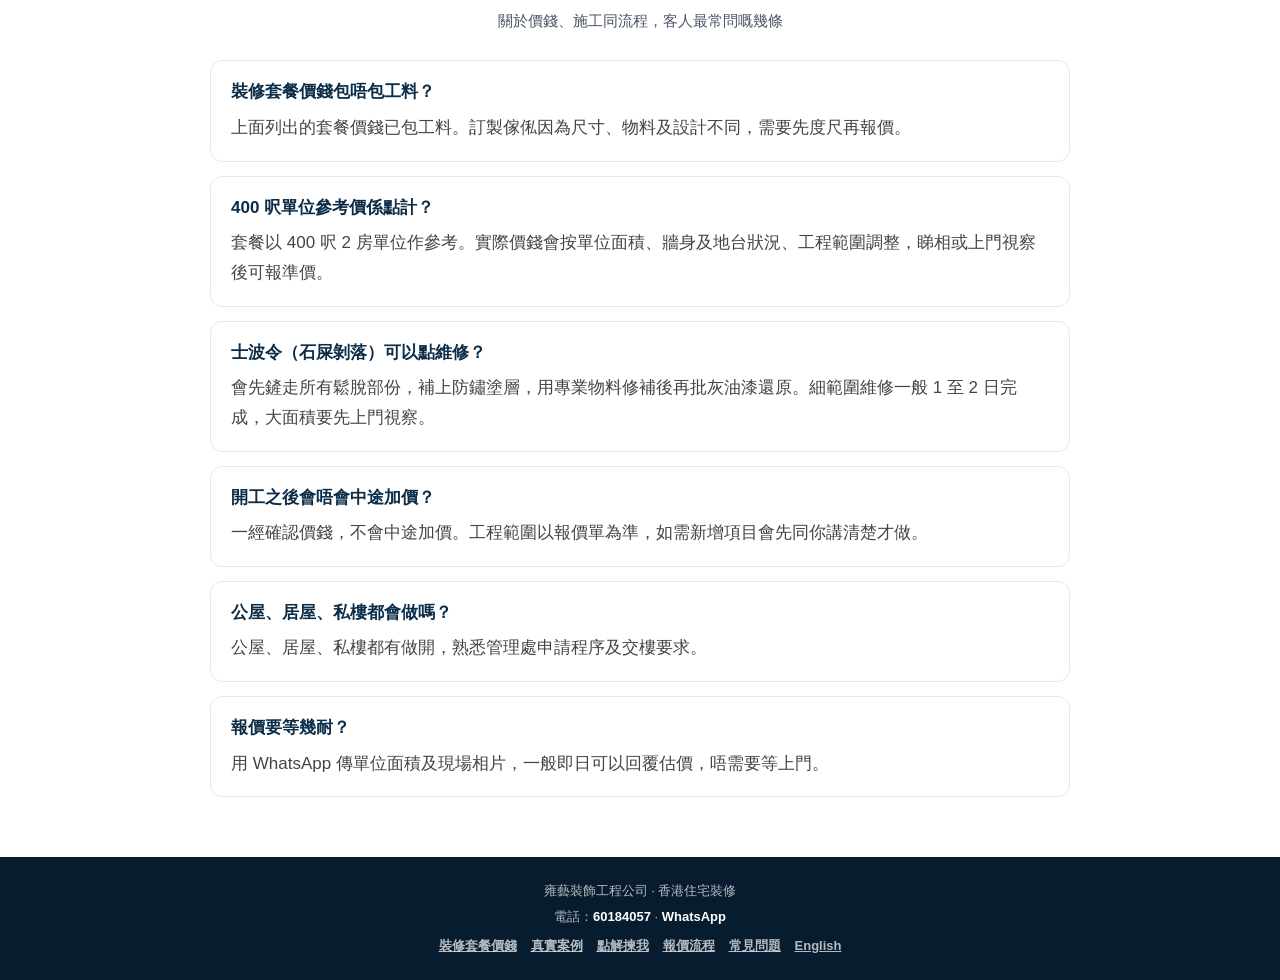
==== commit de571fe1: "feat(seo): add four bilingual service pages and shared stylesheet" ====
--- a/index.html
+++ b/index.html
@@ -118,656 +118,7 @@
     ]
   }
   </script>
-  <style>
-    :root {
-      --primary: #0c2d48;
-      --primary-dark: #071c2e;
-      --whatsapp: #25d366;
-      --whatsapp-hover: #1ebe57;
-      --price: #e85d04;
-      --price-bg: #fff4e6;
-      --bg: #ffffff;
-      --bg-alt: #f7f9fc;
-      --text: #1a1a1a;
-      --text-muted: #4a5568;
-      --border: #e2e8f0;
-      --radius: 12px;
-      --shadow: 0 4px 16px rgba(12, 45, 72, 0.08);
-      --shadow-lg: 0 8px 28px rgba(12, 45, 72, 0.12);
-    }
-
-    * {
-      margin: 0;
-      padding: 0;
-      box-sizing: border-box;
-    }
-
-    html {
-      scroll-behavior: smooth;
-    }
-
-    body {
-      font-family: -apple-system, BlinkMacSystemFont, "Segoe UI", "PingFang HK", "Helvetica Neue", Arial, sans-serif;
-      background: var(--bg);
-      color: var(--text);
-      line-height: 1.5;
-      font-size: 17px;
-      -webkit-font-smoothing: antialiased;
-    }
-
-    img {
-      max-width: 100%;
-      display: block;
-      height: auto;
-    }
-
-    a {
-      text-decoration: none;
-      color: inherit;
-    }
-
-    /* ========== 1. 頂部選單 ========== */
-    .header {
-      position: sticky;
-      top: 0;
-      z-index: 100;
-      background: #ffffff;
-      color: #333333;
-      padding: 10px 16px;
-      display: flex;
-      align-items: center;
-      justify-content: space-between;
-      box-shadow: 0 2px 10px rgba(0,0,0,0.08);
-      border-bottom: 1px solid var(--border);
-    }
-
-    .logo {
-      display: flex;
-      align-items: center;
-      gap: 10px;
-    }
-
-    .logo-icon {
-      width: 50px;
-      height: 50px;
-      overflow: hidden;
-      flex-shrink: 0;
-      border-radius: 6px;
-    }
-
-    .logo-icon img {
-      width: auto;
-      height: 61px;
-      display: block;
-      object-fit: cover;
-      object-position: top center;
-      margin-top: 0;
-    }
-
-    .logo-text {
-      font-size: 18px;
-      font-weight: 700;
-      color: #1a1a1a;
-      line-height: 1.2;
-      white-space: nowrap;
-      flex-shrink: 0;
-    }
-
-    @media (max-width: 400px) {
-      .logo-text {
-        font-size: 16px;
-      }
-    }
-
-    .header-right {
-      display: flex;
-      align-items: center;
-      gap: 12px;
-    }
-
-    .phone-btn {
-      display: flex;
-      align-items: center;
-      gap: 6px;
-      background: var(--primary);
-      color: #fff;
-      padding: 8px 14px;
-      border-radius: 50px;
-      font-size: 15px;
-      font-weight: 600;
-      transition: background 0.2s;
-    }
-
-    .phone-btn:hover,
-    .phone-btn:active {
-      background: var(--primary-dark);
-    }
-
-    .lang-btn {
-      display: flex;
-      align-items: center;
-      justify-content: center;
-      background: #f1f5f9;
-      color: #1a1a1a;
-      border: 1px solid var(--border);
-      padding: 7px 12px;
-      border-radius: 50px;
-      font-size: 13px;
-      font-weight: 700;
-      cursor: pointer;
-      transition: background 0.2s;
-      white-space: nowrap;
-      line-height: 1;
-    }
-
-    .lang-btn:hover,
-    .lang-btn:active {
-      background: #e2e8f0;
-    }
-
-    .nav-toggle {
-      display: none; /* 單頁簡單，暫不用漢堡 */
-    }
-
-    /* ========== 2. Hero ========== */
-    .hero {
-      background: var(--bg-alt);
-      padding: 28px 16px 36px;
-      text-align: center;
-    }
-
-    .hero-title {
-      font-size: 28px;
-      font-weight: 800;
-      color: var(--primary);
-      line-height: 1.3;
-      margin-bottom: 8px;
-    }
-
-    .hero-sub {
-      font-size: 16px;
-      color: var(--text-muted);
-      margin-bottom: 20px;
-    }
-
-    .btn-whatsapp {
-      display: inline-flex;
-      align-items: center;
-      justify-content: center;
-      gap: 8px;
-      background: var(--whatsapp);
-      color: #fff;
-      font-size: 18px;
-      font-weight: 700;
-      padding: 14px 28px;
-      border-radius: 50px;
-      box-shadow: 0 4px 14px rgba(37, 211, 102, 0.4);
-      transition: background 0.2s, transform 0.15s;
-      border: none;
-      cursor: pointer;
-    }
-
-    .btn-whatsapp:hover,
-    .btn-whatsapp:active {
-      background: var(--whatsapp-hover);
-      transform: translateY(-1px);
-    }
-
-    .btn-whatsapp svg {
-      width: 22px;
-      height: 22px;
-      fill: currentColor;
-    }
-
-    .hero-img-wrap {
-      margin-top: 28px;
-      border-radius: var(--radius);
-      overflow: hidden;
-      box-shadow: var(--shadow-lg);
-      background: #dce3eb;
-      aspect-ratio: 16 / 10;
-    }
-
-    .hero-img-wrap img {
-      width: 100%;
-      height: 100%;
-      object-fit: cover;
-    }
-
-    /* ========== 通用 section ========== */
-    .section {
-      padding: 40px 16px;
-    }
-
-    .section-alt {
-      background: var(--bg-alt);
-    }
-
-    .section-title {
-      font-size: 24px;
-      font-weight: 800;
-      color: var(--primary);
-      text-align: center;
-      margin-bottom: 8px;
-    }
-
-    .section-desc {
-      text-align: center;
-      color: var(--text-muted);
-      font-size: 15px;
-      margin-bottom: 28px;
-      max-width: 480px;
-      margin-left: auto;
-      margin-right: auto;
-    }
-
-    /* ========== 3. 套餐價錢卡 ========== */
-    .packages {
-      display: grid;
-      grid-template-columns: 1fr;
-      gap: 18px;
-      max-width: 480px;
-      margin: 0 auto;
-    }
-
-    .package-card {
-      background: #fff;
-      border: 2px solid var(--border);
-      border-radius: var(--radius);
-      padding: 22px 18px;
-      box-shadow: var(--shadow);
-      position: relative;
-    }
-
-    .package-card.featured {
-      border-color: var(--primary);
-      box-shadow: var(--shadow-lg);
-    }
-
-    .package-badge {
-      position: absolute;
-      top: -12px;
-      left: 50%;
-      transform: translateX(-50%);
-      background: var(--primary);
-      color: #fff;
-      font-size: 13px;
-      font-weight: 700;
-      padding: 4px 14px;
-      border-radius: 50px;
-    }
-
-    .package-name {
-      font-size: 20px;
-      font-weight: 800;
-      color: var(--primary);
-      margin-bottom: 6px;
-      text-align: center;
-    }
-
-    .package-price {
-      text-align: center;
-      margin-bottom: 14px;
-    }
-
-    .package-price .from {
-      font-size: 14px;
-      color: var(--text-muted);
-    }
-
-    .package-price .amount {
-      font-size: 32px;
-      font-weight: 800;
-      color: var(--price);
-      line-height: 1.1;
-    }
-
-    .package-price .unit {
-      font-size: 14px;
-      color: var(--text-muted);
-    }
-
-    .package-list {
-      list-style: none;
-      margin-bottom: 18px;
-    }
-
-    .package-list li {
-      padding: 7px 0;
-      border-bottom: 1px solid var(--border);
-      font-size: 15px;
-      color: var(--text);
-      display: flex;
-      align-items: flex-start;
-      gap: 8px;
-    }
-
-    .package-list li:last-child {
-      border-bottom: none;
-    }
-
-    .package-list li::before {
-      content: "✓";
-      color: var(--whatsapp);
-      font-weight: 700;
-      flex-shrink: 0;
-    }
-
-    .package-note {
-      font-size: 13px;
-      color: var(--text-muted);
-      text-align: center;
-      margin-top: 4px;
-    }
-
-    /* 加配服務橫欄 */
-    .addon-bar {
-      margin-top: 28px;
-      max-width: 760px;
-      margin-left: auto;
-      margin-right: auto;
-      background: #fff;
-      border: 2px solid var(--border);
-      border-radius: var(--radius);
-      padding: 22px 18px;
-      text-align: center;
-      box-shadow: var(--shadow);
-    }
-
-    .addon-bar h3 {
-      font-size: 18px;
-      font-weight: 800;
-      color: var(--primary);
-      margin-bottom: 8px;
-    }
-
-    .addon-bar p {
-      font-size: 15px;
-      color: var(--text-muted);
-      margin-bottom: 16px;
-      line-height: 1.5;
-      max-width: 520px;
-      margin-left: auto;
-      margin-right: auto;
-    }
-
-    .addon-bar .btn-whatsapp {
-      font-size: 16px;
-      padding: 12px 24px;
-    }
-
-    /* ========== 4. 案例區 ========== */
-    .cases {
-      display: flex;
-      flex-direction: column;
-      gap: 28px;
-      max-width: 560px;
-      margin: 0 auto;
-    }
-
-    .case-card {
-      background: #fff;
-      border-radius: var(--radius);
-      overflow: hidden;
-      box-shadow: var(--shadow);
-      border: 1px solid var(--border);
-    }
-
-    .case-header {
-      padding: 14px 16px 10px;
-      background: var(--primary);
-      color: #fff;
-    }
-
-    .case-title {
-      font-size: 17px;
-      font-weight: 700;
-    }
-
-    .case-meta {
-      font-size: 13px;
-      opacity: 0.85;
-      margin-top: 2px;
-    }
-
-    .case-images {
-      display: grid;
-      grid-template-columns: 1fr 1fr;
-      gap: 2px;
-      background: #e2e8f0;
-    }
-
-    .case-img-box {
-      position: relative;
-      aspect-ratio: 4 / 3;
-      background: #d0d7e0;
-      overflow: hidden;
-    }
-
-    .case-img-box img {
-      width: 100%;
-      height: 100%;
-      object-fit: cover;
-    }
-
-    .case-label {
-      position: absolute;
-      bottom: 8px;
-      left: 8px;
-      background: rgba(0,0,0,0.65);
-      color: #fff;
-      font-size: 12px;
-      font-weight: 600;
-      padding: 3px 8px;
-      border-radius: 4px;
-    }
-
-    .case-desc {
-      padding: 12px 16px 16px;
-      font-size: 14px;
-      color: var(--text-muted);
-    }
-
-    /* ========== 5. 點解揀我 ========== */
-    .why-grid {
-      display: grid;
-      grid-template-columns: 1fr;
-      gap: 16px;
-      max-width: 560px;
-      margin: 0 auto;
-    }
-
-    .why-item {
-      background: #fff;
-      border: 1px solid var(--border);
-      border-radius: var(--radius);
-      padding: 18px 16px;
-      display: flex;
-      gap: 14px;
-      align-items: flex-start;
-      box-shadow: var(--shadow);
-    }
-
-    .why-num {
-      flex-shrink: 0;
-      width: 36px;
-      height: 36px;
-      background: var(--primary);
-      color: #fff;
-      border-radius: 50%;
-      display: flex;
-      align-items: center;
-      justify-content: center;
-      font-weight: 800;
-      font-size: 16px;
-    }
-
-    .why-content h3 {
-      font-size: 16px;
-      font-weight: 700;
-      color: var(--primary);
-      margin-bottom: 4px;
-    }
-
-    .why-content p {
-      font-size: 14px;
-      color: var(--text-muted);
-      line-height: 1.45;
-    }
-
-    /* ========== 6. 報價流程 ========== */
-    .steps {
-      display: flex;
-      flex-direction: column;
-      gap: 20px;
-      max-width: 480px;
-      margin: 0 auto 32px;
-      position: relative;
-    }
-
-    .step {
-      display: flex;
-      gap: 16px;
-      align-items: flex-start;
-      position: relative;
-    }
-
-    .step-num {
-      flex-shrink: 0;
-      width: 42px;
-      height: 42px;
-      background: var(--primary);
-      color: #fff;
-      border-radius: 50%;
-      display: flex;
-      align-items: center;
-      justify-content: center;
-      font-weight: 800;
-      font-size: 18px;
-      z-index: 1;
-    }
-
-    .step-content h3 {
-      font-size: 17px;
-      font-weight: 700;
-      color: var(--primary);
-      margin-bottom: 4px;
-    }
-
-    .step-content p {
-      font-size: 14px;
-      color: var(--text-muted);
-    }
-
-    .cta-box {
-      text-align: center;
-      padding: 28px 16px;
-      background: var(--primary);
-      border-radius: var(--radius);
-      max-width: 480px;
-      margin: 0 auto;
-      color: #fff;
-    }
-
-    .cta-box p {
-      font-size: 16px;
-      margin-bottom: 16px;
-      opacity: 0.95;
-    }
-
-    .cta-box .btn-whatsapp {
-      font-size: 18px;
-      padding: 15px 32px;
-    }
-
-    /* ========== Footer ========== */
-    .footer {
-      background: var(--primary-dark);
-      color: rgba(255,255,255,0.7);
-      text-align: center;
-      padding: 24px 16px;
-      font-size: 13px;
-    }
-
-    .footer a {
-      color: #fff;
-      font-weight: 600;
-    }
-
-    /* ========== 平板以上 ========== */
-    @media (min-width: 640px) {
-      .hero {
-        padding: 40px 24px 48px;
-      }
-
-      .hero-title {
-        font-size: 34px;
-      }
-
-      .section {
-        padding: 52px 24px;
-      }
-
-      .why-grid {
-        grid-template-columns: 1fr 1fr;
-        max-width: 720px;
-      }
-
-      .cases {
-        max-width: 720px;
-      }
-    }
-
-    @media (min-width: 768px) {
-      .packages {
-        max-width: 760px;
-        grid-template-columns: 1fr 1fr;
-        gap: 20px;
-      }
-
-      .package-card {
-        max-width: none;
-      }
-    }
-
-    @media (min-width: 900px) {
-      .header {
-        padding: 14px 32px;
-      }
-
-      .hero {
-        padding: 48px 32px 56px;
-        max-width: 960px;
-        margin: 0 auto;
-      }
-
-      .section {
-        padding: 60px 32px;
-        max-width: 960px;
-        margin-left: auto;
-        margin-right: auto;
-      }
-
-      .section-full {
-        max-width: none;
-        padding-left: 0;
-        padding-right: 0;
-      }
-
-      .section-full .section-inner {
-        max-width: 960px;
-        margin: 0 auto;
-        padding: 0 32px;
-      }
-    }
-    /* 常見問題 */
-    .faq-list { max-width: 860px; margin: 0 auto; display: grid; gap: 14px; }
-    .faq-item { background: #fff; border: 1px solid #e6e9ee; border-radius: 12px; padding: 18px 20px; }
-    .faq-item h3 { font-size: 17px; margin: 0 0 8px; color: var(--primary); }
-    .faq-item p { margin: 0; color: #444; line-height: 1.75; }
-    .footer-nav { margin-top: 10px; display: flex; flex-wrap: wrap; gap: 6px 14px; justify-content: center; }
-    .footer-nav a { color: inherit; text-decoration: underline; font-size: 13px; }
-  </style>
+  <link rel="stylesheet" href="/assets/site.css">
 </head>
 <body>
 
@@ -823,6 +174,7 @@
           <li>連工包料</li>
         </ul>
         <p class="package-note">唔包鏟底，舊底狀況日後有機會起泡或鬆灰，不包保養。啱牆身無大問題、適合放租或想慳錢翻新的客人。</p>
+        <p class="package-link"><a href="/painting">睇油漆工程詳情 →</a></p>
       </div>
 
       <!-- 卡 2：全鏟批灰油漆 -->
@@ -841,6 +193,7 @@
           <li>完工執漏一次</li>
         </ul>
         <p class="package-note">全屋鏟底，確保新牆身耐用，啱新居入伙準備長期居住的客人。</p>
+        <p class="package-link"><a href="/painting">睇油漆工程詳情 →</a></p>
       </div>
 
       <!-- 卡 3：SPC 地板安裝 -->
@@ -858,6 +211,7 @@
           <li>完工清潔</li>
         </ul>
         <p class="package-note">未包含地台盪平工程，要睇現場。</p>
+        <p class="package-link"><a href="/flooring">睇地板工程詳情 →</a></p>
       </div>
 
       <!-- 卡 4：石屎剝落（士波令）維修 -->
@@ -874,6 +228,7 @@
           <li>選用專業奧迪美物料修補，再批灰油漆還原，細位維修 1-2 日搞掂</li>
         </ul>
         <p class="package-note">大面積剝落要上門睇先報到準價。</p>
+        <p class="package-link"><a href="/spalling">睇士波令維修詳情 →</a></p>
       </div>
     </div>
 
@@ -881,6 +236,7 @@
     <div class="addon-bar">
       <h3>想一次過搞掂埋傢俬？</h3>
       <p>衣櫃、鞋櫃、電視櫃都可以訂製，上門度尺，度身訂做。唔設固定套餐價，要睇尺寸同物料先報到準價。</p>
+      <p class="package-link"><a href="/custom-furniture">睇訂製傢俬詳情 →</a></p>
       <a href="https://wa.me/85260184057?text=%E4%BD%A0%E5%A5%BD%EF%BC%8C%E6%88%91%E6%83%B3%E5%95%8F%E8%A3%9D%E4%BF%AE%E5%A0%B1%E5%83%B9" class="btn-whatsapp" target="_blank" rel="noopener">
         <svg viewBox="0 0 24 24"><path d="M17.472 14.382c-.297-.149-1.758-.867-2.03-.967-.273-.099-.471-.148-.67.15-.197.297-.767.966-.94 1.164-.173.199-.347.223-.644.075-.297-.15-1.255-.463-2.39-1.475-.883-.788-1.48-1.761-1.653-2.059-.173-.297-.018-.458.13-.606.134-.133.298-.347.446-.52.149-.174.198-.298.298-.497.099-.198.05-.371-.025-.52-.075-.149-.669-1.612-.916-2.207-.242-.579-.487-.5-.669-.51-.173-.008-.371-.01-.57-.01-.198 0-.52.074-.792.372-.272.297-1.04 1.016-1.04 2.479 0 1.462 1.065 2.875 1.213 3.074.149.198 2.096 3.2 5.077 4.487.709.306 1.262.489 1.694.625.712.227 1.36.195 1.871.118.571-.085 1.758-.719 2.006-1.413.248-.694.248-1.289.173-1.413-.074-.124-.272-.198-.57-.347m-5.421 7.403h-.004a9.87 9.87 0 01-5.031-1.378l-.361-.214-3.741.982.998-3.648-.235-.374a9.86 9.86 0 01-1.51-5.26c.001-5.45 4.436-9.884 9.888-9.884 2.64 0 5.122 1.03 6.988 2.898a9.825 9.825 0 012.893 6.994c-.003 5.45-4.435 9.884-9.885 9.884m8.413-18.297A11.815 11.815 0 0012.05 0C5.495 0 .16 5.335.157 11.892c0 2.096.547 4.142 1.588 5.945L.057 24l6.305-1.654a11.882 11.882 0 005.683 1.448h.005c6.554 0 11.89-5.335 11.893-11.893a11.821 11.821 0 00-3.48-8.413z"/></svg>
         <span>WhatsApp 問傢俬報價</span>
--- a/assets/site.css
+++ b/assets/site.css
@@ -0,0 +1,655 @@
+:root {
+      --primary: #0c2d48;
+      --primary-dark: #071c2e;
+      --whatsapp: #25d366;
+      --whatsapp-hover: #1ebe57;
+      --price: #e85d04;
+      --price-bg: #fff4e6;
+      --bg: #ffffff;
+      --bg-alt: #f7f9fc;
+      --text: #1a1a1a;
+      --text-muted: #4a5568;
+      --border: #e2e8f0;
+      --radius: 12px;
+      --shadow: 0 4px 16px rgba(12, 45, 72, 0.08);
+      --shadow-lg: 0 8px 28px rgba(12, 45, 72, 0.12);
+    }
+
+    * {
+      margin: 0;
+      padding: 0;
+      box-sizing: border-box;
+    }
+
+    html {
+      scroll-behavior: smooth;
+    }
+
+    body {
+      font-family: -apple-system, BlinkMacSystemFont, "Segoe UI", "PingFang HK", "Helvetica Neue", Arial, sans-serif;
+      background: var(--bg);
+      color: var(--text);
+      line-height: 1.5;
+      font-size: 17px;
+      -webkit-font-smoothing: antialiased;
+    }
+
+    img {
+      max-width: 100%;
+      display: block;
+      height: auto;
+    }
+
+    a {
+      text-decoration: none;
+      color: inherit;
+    }
+
+    /* ========== 1. 頂部選單 ========== */
+    .header {
+      position: sticky;
+      top: 0;
+      z-index: 100;
+      background: #ffffff;
+      color: #333333;
+      padding: 10px 16px;
+      display: flex;
+      align-items: center;
+      justify-content: space-between;
+      box-shadow: 0 2px 10px rgba(0,0,0,0.08);
+      border-bottom: 1px solid var(--border);
+    }
+
+    .logo {
+      display: flex;
+      align-items: center;
+      gap: 10px;
+    }
+
+    .logo-icon {
+      width: 50px;
+      height: 50px;
+      overflow: hidden;
+      flex-shrink: 0;
+      border-radius: 6px;
+    }
+
+    .logo-icon img {
+      width: auto;
+      height: 61px;
+      display: block;
+      object-fit: cover;
+      object-position: top center;
+      margin-top: 0;
+    }
+
+    .logo-text {
+      font-size: 18px;
+      font-weight: 700;
+      color: #1a1a1a;
+      line-height: 1.2;
+      white-space: nowrap;
+      flex-shrink: 0;
+    }
+
+    @media (max-width: 400px) {
+      .logo-text {
+        font-size: 16px;
+      }
+    }
+
+    .header-right {
+      display: flex;
+      align-items: center;
+      gap: 12px;
+    }
+
+    .phone-btn {
+      display: flex;
+      align-items: center;
+      gap: 6px;
+      background: var(--primary);
+      color: #fff;
+      padding: 8px 14px;
+      border-radius: 50px;
+      font-size: 15px;
+      font-weight: 600;
+      transition: background 0.2s;
+    }
+
+    .phone-btn:hover,
+    .phone-btn:active {
+      background: var(--primary-dark);
+    }
+
+    .lang-btn {
+      display: flex;
+      align-items: center;
+      justify-content: center;
+      background: #f1f5f9;
+      color: #1a1a1a;
+      border: 1px solid var(--border);
+      padding: 7px 12px;
+      border-radius: 50px;
+      font-size: 13px;
+      font-weight: 700;
+      cursor: pointer;
+      transition: background 0.2s;
+      white-space: nowrap;
+      line-height: 1;
+    }
+
+    .lang-btn:hover,
+    .lang-btn:active {
+      background: #e2e8f0;
+    }
+
+    .nav-toggle {
+      display: none; /* 單頁簡單，暫不用漢堡 */
+    }
+
+    /* ========== 2. Hero ========== */
+    .hero {
+      background: var(--bg-alt);
+      padding: 28px 16px 36px;
+      text-align: center;
+    }
+
+    .hero-title {
+      font-size: 28px;
+      font-weight: 800;
+      color: var(--primary);
+      line-height: 1.3;
+      margin-bottom: 8px;
+    }
+
+    .hero-sub {
+      font-size: 16px;
+      color: var(--text-muted);
+      margin-bottom: 20px;
+    }
+
+    .btn-whatsapp {
+      display: inline-flex;
+      align-items: center;
+      justify-content: center;
+      gap: 8px;
+      background: var(--whatsapp);
+      color: #fff;
+      font-size: 18px;
+      font-weight: 700;
+      padding: 14px 28px;
+      border-radius: 50px;
+      box-shadow: 0 4px 14px rgba(37, 211, 102, 0.4);
+      transition: background 0.2s, transform 0.15s;
+      border: none;
+      cursor: pointer;
+    }
+
+    .btn-whatsapp:hover,
+    .btn-whatsapp:active {
+      background: var(--whatsapp-hover);
+      transform: translateY(-1px);
+    }
+
+    .btn-whatsapp svg {
+      width: 22px;
+      height: 22px;
+      fill: currentColor;
+    }
+
+    .hero-img-wrap {
+      margin-top: 28px;
+      border-radius: var(--radius);
+      overflow: hidden;
+      box-shadow: var(--shadow-lg);
+      background: #dce3eb;
+      aspect-ratio: 16 / 10;
+    }
+
+    .hero-img-wrap img {
+      width: 100%;
+      height: 100%;
+      object-fit: cover;
+    }
+
+    /* ========== 通用 section ========== */
+    .section {
+      padding: 40px 16px;
+    }
+
+    .section-alt {
+      background: var(--bg-alt);
+    }
+
+    .section-title {
+      font-size: 24px;
+      font-weight: 800;
+      color: var(--primary);
+      text-align: center;
+      margin-bottom: 8px;
+    }
+
+    .section-desc {
+      text-align: center;
+      color: var(--text-muted);
+      font-size: 15px;
+      margin-bottom: 28px;
+      max-width: 480px;
+      margin-left: auto;
+      margin-right: auto;
+    }
+
+    /* ========== 3. 套餐價錢卡 ========== */
+    .packages {
+      display: grid;
+      grid-template-columns: 1fr;
+      gap: 18px;
+      max-width: 480px;
+      margin: 0 auto;
+    }
+
+    .package-card {
+      background: #fff;
+      border: 2px solid var(--border);
+      border-radius: var(--radius);
+      padding: 22px 18px;
+      box-shadow: var(--shadow);
+      position: relative;
+    }
+
+    .package-card.featured {
+      border-color: var(--primary);
+      box-shadow: var(--shadow-lg);
+    }
+
+    .package-badge {
+      position: absolute;
+      top: -12px;
+      left: 50%;
+      transform: translateX(-50%);
+      background: var(--primary);
+      color: #fff;
+      font-size: 13px;
+      font-weight: 700;
+      padding: 4px 14px;
+      border-radius: 50px;
+    }
+
+    .package-name {
+      font-size: 20px;
+      font-weight: 800;
+      color: var(--primary);
+      margin-bottom: 6px;
+      text-align: center;
+    }
+
+    .package-price {
+      text-align: center;
+      margin-bottom: 14px;
+    }
+
+    .package-price .from {
+      font-size: 14px;
+      color: var(--text-muted);
+    }
+
+    .package-price .amount {
+      font-size: 32px;
+      font-weight: 800;
+      color: var(--price);
+      line-height: 1.1;
+    }
+
+    .package-price .unit {
+      font-size: 14px;
+      color: var(--text-muted);
+    }
+
+    .package-list {
+      list-style: none;
+      margin-bottom: 18px;
+    }
+
+    .package-list li {
+      padding: 7px 0;
+      border-bottom: 1px solid var(--border);
+      font-size: 15px;
+      color: var(--text);
+      display: flex;
+      align-items: flex-start;
+      gap: 8px;
+    }
+
+    .package-list li:last-child {
+      border-bottom: none;
+    }
+
+    .package-list li::before {
+      content: "✓";
+      color: var(--whatsapp);
+      font-weight: 700;
+      flex-shrink: 0;
+    }
+
+    .package-note {
+      font-size: 13px;
+      color: var(--text-muted);
+      text-align: center;
+      margin-top: 4px;
+    }
+
+    /* 加配服務橫欄 */
+    .addon-bar {
+      margin-top: 28px;
+      max-width: 760px;
+      margin-left: auto;
+      margin-right: auto;
+      background: #fff;
+      border: 2px solid var(--border);
+      border-radius: var(--radius);
+      padding: 22px 18px;
+      text-align: center;
+      box-shadow: var(--shadow);
+    }
+
+    .addon-bar h3 {
+      font-size: 18px;
+      font-weight: 800;
+      color: var(--primary);
+      margin-bottom: 8px;
+    }
+
+    .addon-bar p {
+      font-size: 15px;
+      color: var(--text-muted);
+      margin-bottom: 16px;
+      line-height: 1.5;
+      max-width: 520px;
+      margin-left: auto;
+      margin-right: auto;
+    }
+
+    .addon-bar .btn-whatsapp {
+      font-size: 16px;
+      padding: 12px 24px;
+    }
+
+    /* ========== 4. 案例區 ========== */
+    .cases {
+      display: flex;
+      flex-direction: column;
+      gap: 28px;
+      max-width: 560px;
+      margin: 0 auto;
+    }
+
+    .case-card {
+      background: #fff;
+      border-radius: var(--radius);
+      overflow: hidden;
+      box-shadow: var(--shadow);
+      border: 1px solid var(--border);
+    }
+
+    .case-header {
+      padding: 14px 16px 10px;
+      background: var(--primary);
+      color: #fff;
+    }
+
+    .case-title {
+      font-size: 17px;
+      font-weight: 700;
+    }
+
+    .case-meta {
+      font-size: 13px;
+      opacity: 0.85;
+      margin-top: 2px;
+    }
+
+    .case-images {
+      display: grid;
+      grid-template-columns: 1fr 1fr;
+      gap: 2px;
+      background: #e2e8f0;
+    }
+
+    .case-img-box {
+      position: relative;
+      aspect-ratio: 4 / 3;
+      background: #d0d7e0;
+      overflow: hidden;
+    }
+
+    .case-img-box img {
+      width: 100%;
+      height: 100%;
+      object-fit: cover;
+    }
+
+    .case-label {
+      position: absolute;
+      bottom: 8px;
+      left: 8px;
+      background: rgba(0,0,0,0.65);
+      color: #fff;
+      font-size: 12px;
+      font-weight: 600;
+      padding: 3px 8px;
+      border-radius: 4px;
+    }
+
+    .case-desc {
+      padding: 12px 16px 16px;
+      font-size: 14px;
+      color: var(--text-muted);
+    }
+
+    /* ========== 5. 點解揀我 ========== */
+    .why-grid {
+      display: grid;
+      grid-template-columns: 1fr;
+      gap: 16px;
+      max-width: 560px;
+      margin: 0 auto;
+    }
+
+    .why-item {
+      background: #fff;
+      border: 1px solid var(--border);
+      border-radius: var(--radius);
+      padding: 18px 16px;
+      display: flex;
+      gap: 14px;
+      align-items: flex-start;
+      box-shadow: var(--shadow);
+    }
+
+    .why-num {
+      flex-shrink: 0;
+      width: 36px;
+      height: 36px;
+      background: var(--primary);
+      color: #fff;
+      border-radius: 50%;
+      display: flex;
+      align-items: center;
+      justify-content: center;
+      font-weight: 800;
+      font-size: 16px;
+    }
+
+    .why-content h3 {
+      font-size: 16px;
+      font-weight: 700;
+      color: var(--primary);
+      margin-bottom: 4px;
+    }
+
+    .why-content p {
+      font-size: 14px;
+      color: var(--text-muted);
+      line-height: 1.45;
+    }
+
+    /* ========== 6. 報價流程 ========== */
+    .steps {
+      display: flex;
+      flex-direction: column;
+      gap: 20px;
+      max-width: 480px;
+      margin: 0 auto 32px;
+      position: relative;
+    }
+
+    .step {
+      display: flex;
+      gap: 16px;
+      align-items: flex-start;
+      position: relative;
+    }
+
+    .step-num {
+      flex-shrink: 0;
+      width: 42px;
+      height: 42px;
+      background: var(--primary);
+      color: #fff;
+      border-radius: 50%;
+      display: flex;
+      align-items: center;
+      justify-content: center;
+      font-weight: 800;
+      font-size: 18px;
+      z-index: 1;
+    }
+
+    .step-content h3 {
+      font-size: 17px;
+      font-weight: 700;
+      color: var(--primary);
+      margin-bottom: 4px;
+    }
+
+    .step-content p {
+      font-size: 14px;
+      color: var(--text-muted);
+    }
+
+    .cta-box {
+      text-align: center;
+      padding: 28px 16px;
+      background: var(--primary);
+      border-radius: var(--radius);
+      max-width: 480px;
+      margin: 0 auto;
+      color: #fff;
+    }
+
+    .cta-box p {
+      font-size: 16px;
+      margin-bottom: 16px;
+      opacity: 0.95;
+    }
+
+    .cta-box .btn-whatsapp {
+      font-size: 18px;
+      padding: 15px 32px;
+    }
+
+    /* ========== Footer ========== */
+    .footer {
+      background: var(--primary-dark);
+      color: rgba(255,255,255,0.7);
+      text-align: center;
+      padding: 24px 16px;
+      font-size: 13px;
+    }
+
+    .footer a {
+      color: #fff;
+      font-weight: 600;
+    }
+
+    /* ========== 平板以上 ========== */
+    @media (min-width: 640px) {
+      .hero {
+        padding: 40px 24px 48px;
+      }
+
+      .hero-title {
+        font-size: 34px;
+      }
+
+      .section {
+        padding: 52px 24px;
+      }
+
+      .why-grid {
+        grid-template-columns: 1fr 1fr;
+        max-width: 720px;
+      }
+
+      .cases {
+        max-width: 720px;
+      }
+    }
+
+    @media (min-width: 768px) {
+      .packages {
+        max-width: 760px;
+        grid-template-columns: 1fr 1fr;
+        gap: 20px;
+      }
+
+      .package-card {
+        max-width: none;
+      }
+    }
+
+    @media (min-width: 900px) {
+      .header {
+        padding: 14px 32px;
+      }
+
+      .hero {
+        padding: 48px 32px 56px;
+        max-width: 960px;
+        margin: 0 auto;
+      }
+
+      .section {
+        padding: 60px 32px;
+        max-width: 960px;
+        margin-left: auto;
+        margin-right: auto;
+      }
+
+      .section-full {
+        max-width: none;
+        padding-left: 0;
+        padding-right: 0;
+      }
+
+      .section-full .section-inner {
+        max-width: 960px;
+        margin: 0 auto;
+        padding: 0 32px;
+      }
+    }
+    /* 常見問題 */
+    .faq-list { max-width: 860px; margin: 0 auto; display: grid; gap: 14px; }
+    .faq-item { background: #fff; border: 1px solid #e6e9ee; border-radius: 12px; padding: 18px 20px; }
+    .faq-item h3 { font-size: 17px; margin: 0 0 8px; color: var(--primary); }
+    .faq-item p { margin: 0; color: #444; line-height: 1.75; }
+    .footer-nav { margin-top: 10px; display: flex; flex-wrap: wrap; gap: 6px 14px; justify-content: center; }
+    .footer-nav a { color: inherit; text-decoration: underline; font-size: 13px; }
+
+/* service page internal links */
+.package-link { margin-top: 10px; }
+.package-link a { color: var(--primary); font-weight: 600; text-decoration: none; }
+.package-link a:hover { text-decoration: underline; }
+.packages a.package-card { transition: transform .15s ease, box-shadow .15s ease; }
+.packages a.package-card:hover { transform: translateY(-2px); box-shadow: 0 8px 24px rgba(12,45,72,.12); }
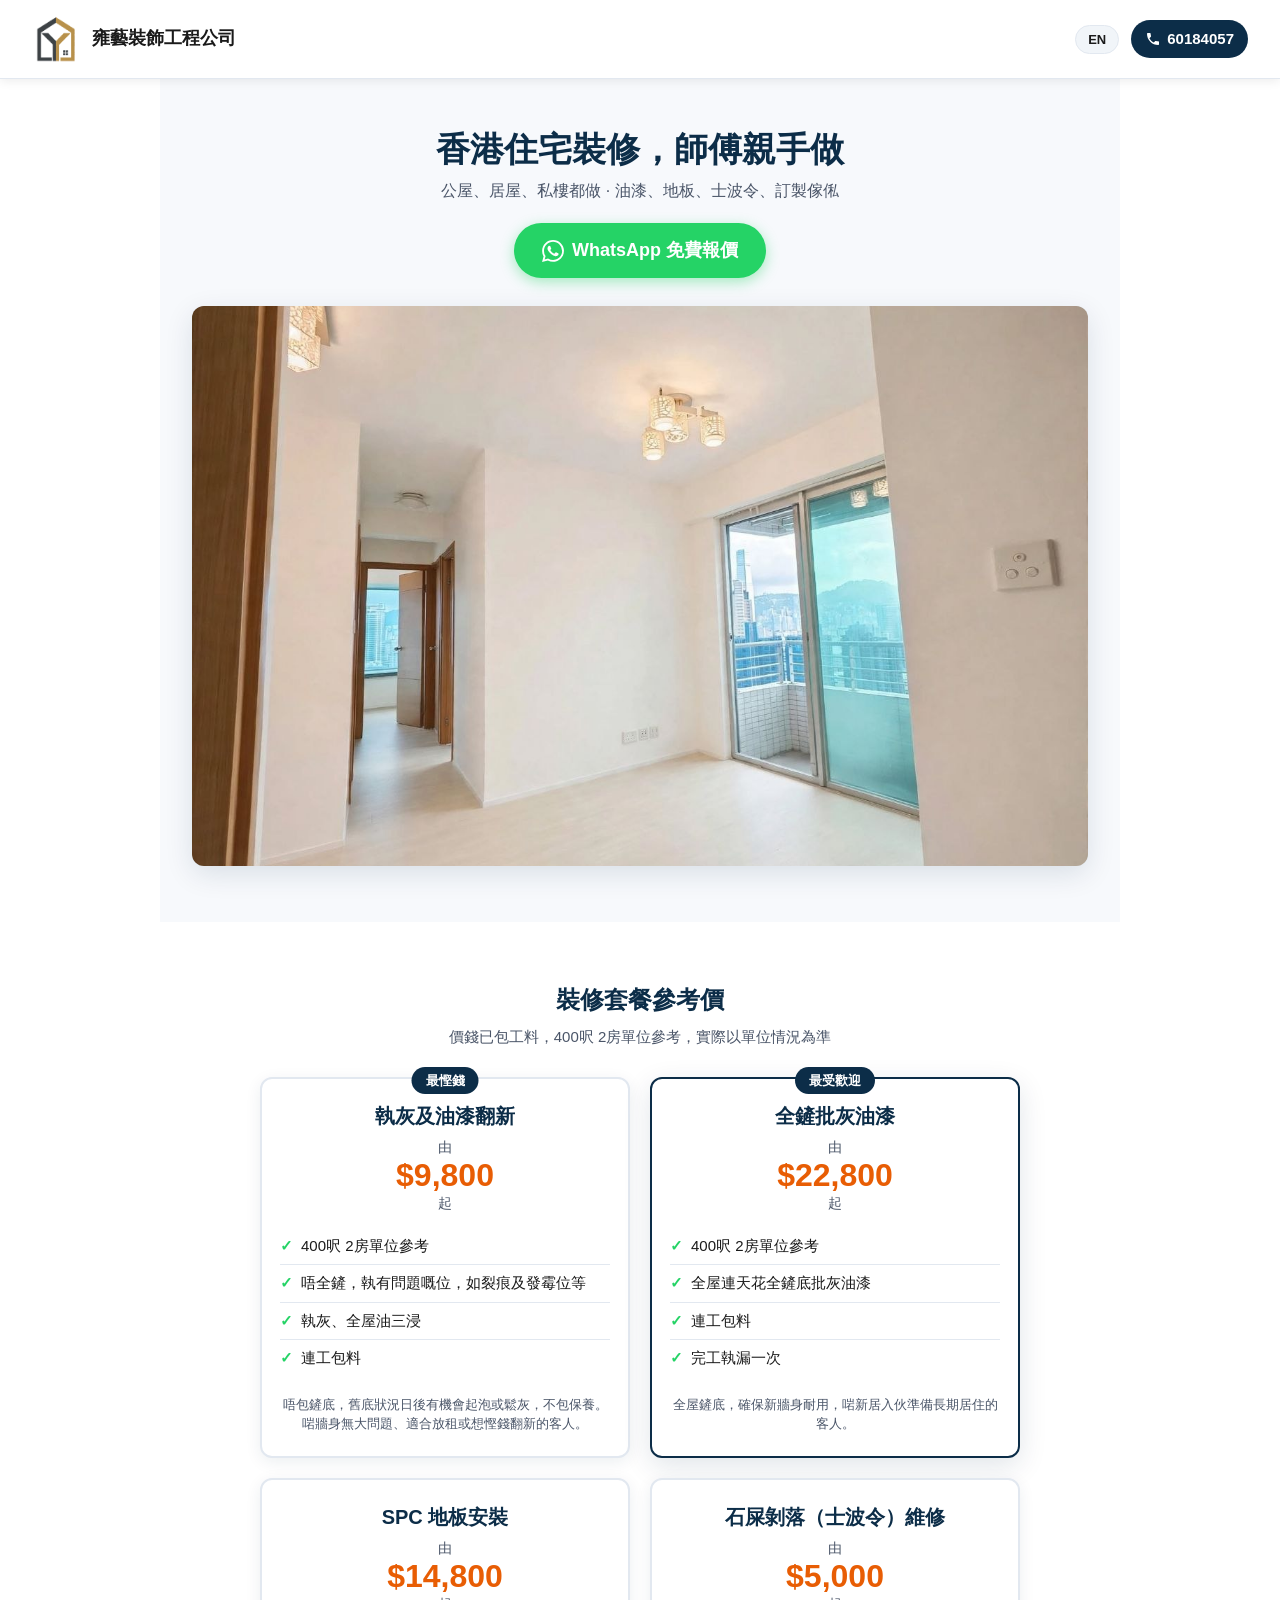
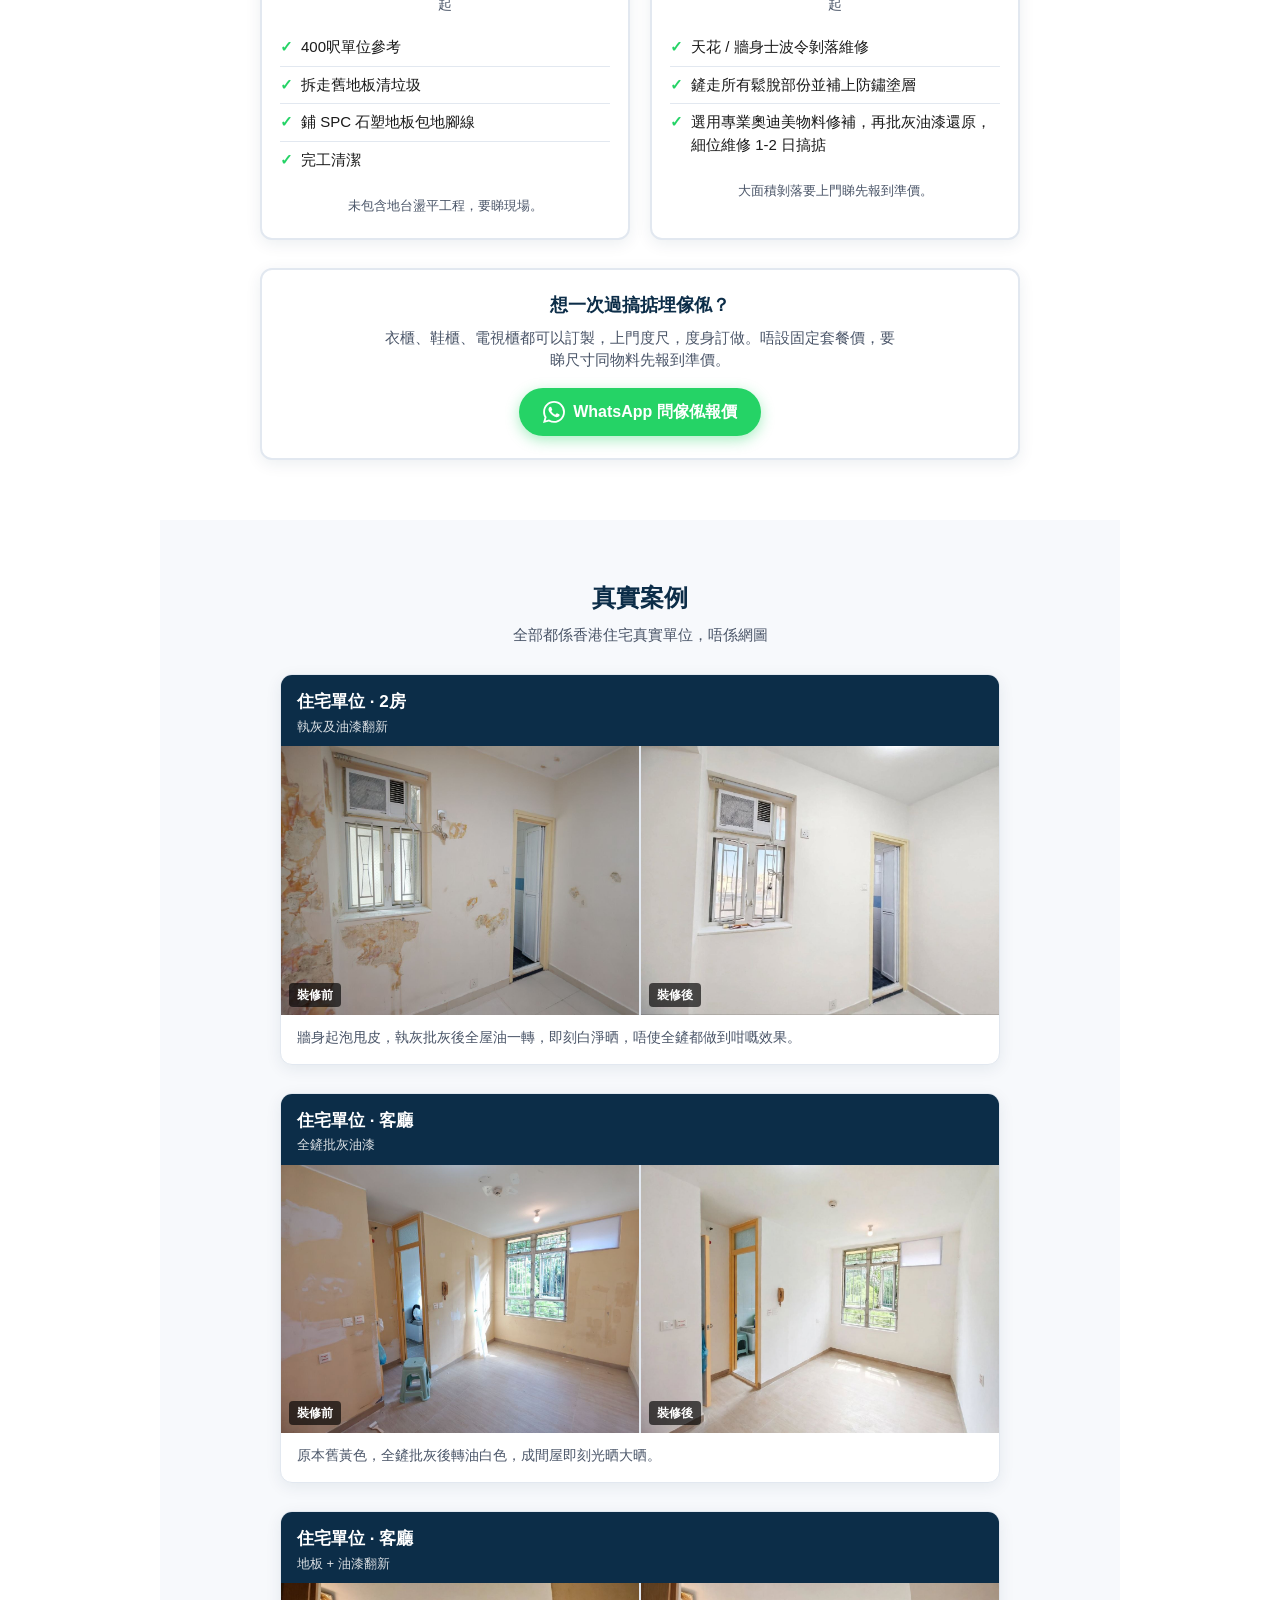
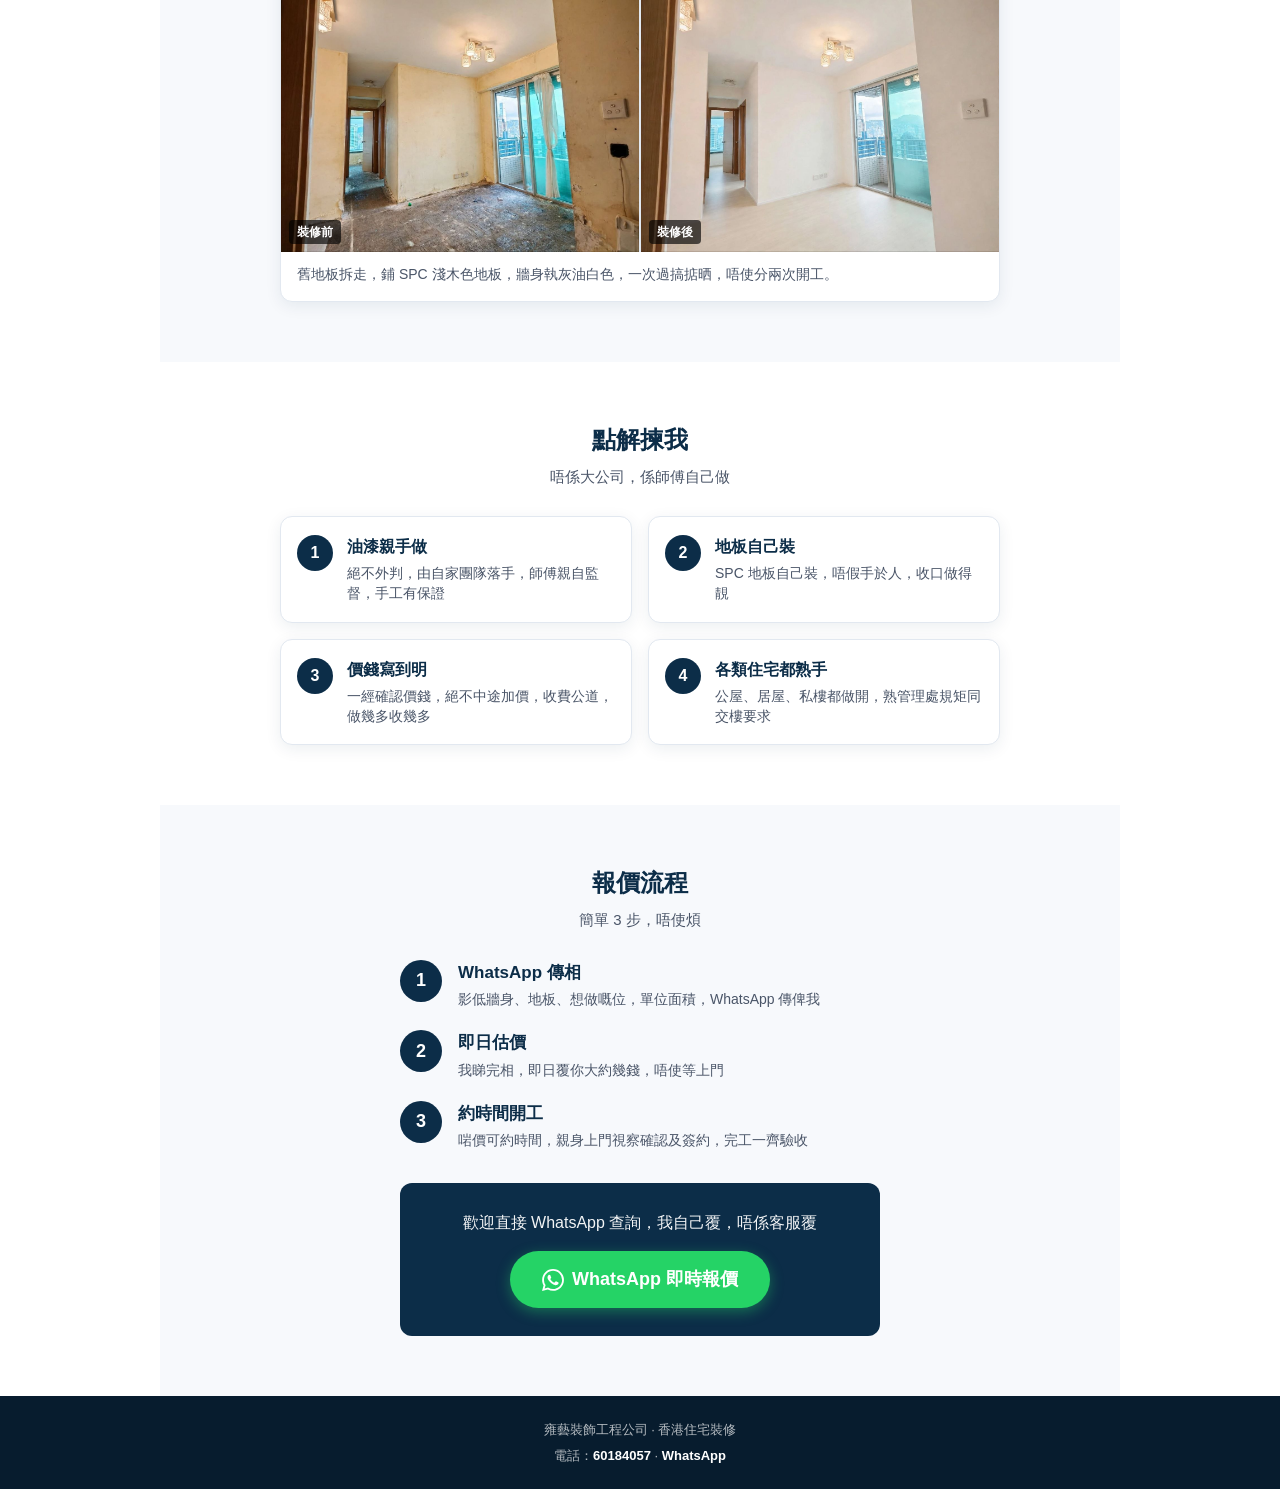
==== commit c715caf7: "fix(ui): restore original page design, keep SEO in head only" ====
--- a/index.html
+++ b/index.html
@@ -118,7 +118,650 @@
     ]
   }
   </script>
-  <link rel="stylesheet" href="/assets/site.css">
+  
+  <style>
+    :root {
+      --primary: #0c2d48;
+      --primary-dark: #071c2e;
+      --whatsapp: #25d366;
+      --whatsapp-hover: #1ebe57;
+      --price: #e85d04;
+      --price-bg: #fff4e6;
+      --bg: #ffffff;
+      --bg-alt: #f7f9fc;
+      --text: #1a1a1a;
+      --text-muted: #4a5568;
+      --border: #e2e8f0;
+      --radius: 12px;
+      --shadow: 0 4px 16px rgba(12, 45, 72, 0.08);
+      --shadow-lg: 0 8px 28px rgba(12, 45, 72, 0.12);
+    }
+
+    * {
+      margin: 0;
+      padding: 0;
+      box-sizing: border-box;
+    }
+
+    html {
+      scroll-behavior: smooth;
+    }
+
+    body {
+      font-family: -apple-system, BlinkMacSystemFont, "Segoe UI", "PingFang HK", "Helvetica Neue", Arial, sans-serif;
+      background: var(--bg);
+      color: var(--text);
+      line-height: 1.5;
+      font-size: 17px;
+      -webkit-font-smoothing: antialiased;
+    }
+
+    img {
+      max-width: 100%;
+      display: block;
+      height: auto;
+    }
+
+    a {
+      text-decoration: none;
+      color: inherit;
+    }
+
+    /* ========== 1. 頂部選單 ========== */
+    .header {
+      position: sticky;
+      top: 0;
+      z-index: 100;
+      background: #ffffff;
+      color: #333333;
+      padding: 10px 16px;
+      display: flex;
+      align-items: center;
+      justify-content: space-between;
+      box-shadow: 0 2px 10px rgba(0,0,0,0.08);
+      border-bottom: 1px solid var(--border);
+    }
+
+    .logo {
+      display: flex;
+      align-items: center;
+      gap: 10px;
+    }
+
+    .logo-icon {
+      width: 50px;
+      height: 50px;
+      overflow: hidden;
+      flex-shrink: 0;
+      border-radius: 6px;
+    }
+
+    .logo-icon img {
+      width: auto;
+      height: 61px;
+      display: block;
+      object-fit: cover;
+      object-position: top center;
+      margin-top: 0;
+    }
+
+    .logo-text {
+      font-size: 18px;
+      font-weight: 700;
+      color: #1a1a1a;
+      line-height: 1.2;
+      white-space: nowrap;
+      flex-shrink: 0;
+    }
+
+    @media (max-width: 400px) {
+      .logo-text {
+        font-size: 16px;
+      }
+    }
+
+    .header-right {
+      display: flex;
+      align-items: center;
+      gap: 12px;
+    }
+
+    .phone-btn {
+      display: flex;
+      align-items: center;
+      gap: 6px;
+      background: var(--primary);
+      color: #fff;
+      padding: 8px 14px;
+      border-radius: 50px;
+      font-size: 15px;
+      font-weight: 600;
+      transition: background 0.2s;
+    }
+
+    .phone-btn:hover,
+    .phone-btn:active {
+      background: var(--primary-dark);
+    }
+
+    .lang-btn {
+      display: flex;
+      align-items: center;
+      justify-content: center;
+      background: #f1f5f9;
+      color: #1a1a1a;
+      border: 1px solid var(--border);
+      padding: 7px 12px;
+      border-radius: 50px;
+      font-size: 13px;
+      font-weight: 700;
+      cursor: pointer;
+      transition: background 0.2s;
+      white-space: nowrap;
+      line-height: 1;
+    }
+
+    .lang-btn:hover,
+    .lang-btn:active {
+      background: #e2e8f0;
+    }
+
+    .nav-toggle {
+      display: none; /* 單頁簡單，暫不用漢堡 */
+    }
+
+    /* ========== 2. Hero ========== */
+    .hero {
+      background: var(--bg-alt);
+      padding: 28px 16px 36px;
+      text-align: center;
+    }
+
+    .hero-title {
+      font-size: 28px;
+      font-weight: 800;
+      color: var(--primary);
+      line-height: 1.3;
+      margin-bottom: 8px;
+    }
+
+    .hero-sub {
+      font-size: 16px;
+      color: var(--text-muted);
+      margin-bottom: 20px;
+    }
+
+    .btn-whatsapp {
+      display: inline-flex;
+      align-items: center;
+      justify-content: center;
+      gap: 8px;
+      background: var(--whatsapp);
+      color: #fff;
+      font-size: 18px;
+      font-weight: 700;
+      padding: 14px 28px;
+      border-radius: 50px;
+      box-shadow: 0 4px 14px rgba(37, 211, 102, 0.4);
+      transition: background 0.2s, transform 0.15s;
+      border: none;
+      cursor: pointer;
+    }
+
+    .btn-whatsapp:hover,
+    .btn-whatsapp:active {
+      background: var(--whatsapp-hover);
+      transform: translateY(-1px);
+    }
+
+    .btn-whatsapp svg {
+      width: 22px;
+      height: 22px;
+      fill: currentColor;
+    }
+
+    .hero-img-wrap {
+      margin-top: 28px;
+      border-radius: var(--radius);
+      overflow: hidden;
+      box-shadow: var(--shadow-lg);
+      background: #dce3eb;
+      aspect-ratio: 16 / 10;
+    }
+
+    .hero-img-wrap img {
+      width: 100%;
+      height: 100%;
+      object-fit: cover;
+    }
+
+    /* ========== 通用 section ========== */
+    .section {
+      padding: 40px 16px;
+    }
+
+    .section-alt {
+      background: var(--bg-alt);
+    }
+
+    .section-title {
+      font-size: 24px;
+      font-weight: 800;
+      color: var(--primary);
+      text-align: center;
+      margin-bottom: 8px;
+    }
+
+    .section-desc {
+      text-align: center;
+      color: var(--text-muted);
+      font-size: 15px;
+      margin-bottom: 28px;
+      max-width: 480px;
+      margin-left: auto;
+      margin-right: auto;
+    }
+
+    /* ========== 3. 套餐價錢卡 ========== */
+    .packages {
+      display: grid;
+      grid-template-columns: 1fr;
+      gap: 18px;
+      max-width: 480px;
+      margin: 0 auto;
+    }
+
+    .package-card {
+      background: #fff;
+      border: 2px solid var(--border);
+      border-radius: var(--radius);
+      padding: 22px 18px;
+      box-shadow: var(--shadow);
+      position: relative;
+    }
+
+    .package-card.featured {
+      border-color: var(--primary);
+      box-shadow: var(--shadow-lg);
+    }
+
+    .package-badge {
+      position: absolute;
+      top: -12px;
+      left: 50%;
+      transform: translateX(-50%);
+      background: var(--primary);
+      color: #fff;
+      font-size: 13px;
+      font-weight: 700;
+      padding: 4px 14px;
+      border-radius: 50px;
+    }
+
+    .package-name {
+      font-size: 20px;
+      font-weight: 800;
+      color: var(--primary);
+      margin-bottom: 6px;
+      text-align: center;
+    }
+
+    .package-price {
+      text-align: center;
+      margin-bottom: 14px;
+    }
+
+    .package-price .from {
+      font-size: 14px;
+      color: var(--text-muted);
+    }
+
+    .package-price .amount {
+      font-size: 32px;
+      font-weight: 800;
+      color: var(--price);
+      line-height: 1.1;
+    }
+
+    .package-price .unit {
+      font-size: 14px;
+      color: var(--text-muted);
+    }
+
+    .package-list {
+      list-style: none;
+      margin-bottom: 18px;
+    }
+
+    .package-list li {
+      padding: 7px 0;
+      border-bottom: 1px solid var(--border);
+      font-size: 15px;
+      color: var(--text);
+      display: flex;
+      align-items: flex-start;
+      gap: 8px;
+    }
+
+    .package-list li:last-child {
+      border-bottom: none;
+    }
+
+    .package-list li::before {
+      content: "✓";
+      color: var(--whatsapp);
+      font-weight: 700;
+      flex-shrink: 0;
+    }
+
+    .package-note {
+      font-size: 13px;
+      color: var(--text-muted);
+      text-align: center;
+      margin-top: 4px;
+    }
+
+    /* 加配服務橫欄 */
+    .addon-bar {
+      margin-top: 28px;
+      max-width: 760px;
+      margin-left: auto;
+      margin-right: auto;
+      background: #fff;
+      border: 2px solid var(--border);
+      border-radius: var(--radius);
+      padding: 22px 18px;
+      text-align: center;
+      box-shadow: var(--shadow);
+    }
+
+    .addon-bar h3 {
+      font-size: 18px;
+      font-weight: 800;
+      color: var(--primary);
+      margin-bottom: 8px;
+    }
+
+    .addon-bar p {
+      font-size: 15px;
+      color: var(--text-muted);
+      margin-bottom: 16px;
+      line-height: 1.5;
+      max-width: 520px;
+      margin-left: auto;
+      margin-right: auto;
+    }
+
+    .addon-bar .btn-whatsapp {
+      font-size: 16px;
+      padding: 12px 24px;
+    }
+
+    /* ========== 4. 案例區 ========== */
+    .cases {
+      display: flex;
+      flex-direction: column;
+      gap: 28px;
+      max-width: 560px;
+      margin: 0 auto;
+    }
+
+    .case-card {
+      background: #fff;
+      border-radius: var(--radius);
+      overflow: hidden;
+      box-shadow: var(--shadow);
+      border: 1px solid var(--border);
+    }
+
+    .case-header {
+      padding: 14px 16px 10px;
+      background: var(--primary);
+      color: #fff;
+    }
+
+    .case-title {
+      font-size: 17px;
+      font-weight: 700;
+    }
+
+    .case-meta {
+      font-size: 13px;
+      opacity: 0.85;
+      margin-top: 2px;
+    }
+
+    .case-images {
+      display: grid;
+      grid-template-columns: 1fr 1fr;
+      gap: 2px;
+      background: #e2e8f0;
+    }
+
+    .case-img-box {
+      position: relative;
+      aspect-ratio: 4 / 3;
+      background: #d0d7e0;
+      overflow: hidden;
+    }
+
+    .case-img-box img {
+      width: 100%;
+      height: 100%;
+      object-fit: cover;
+    }
+
+    .case-label {
+      position: absolute;
+      bottom: 8px;
+      left: 8px;
+      background: rgba(0,0,0,0.65);
+      color: #fff;
+      font-size: 12px;
+      font-weight: 600;
+      padding: 3px 8px;
+      border-radius: 4px;
+    }
+
+    .case-desc {
+      padding: 12px 16px 16px;
+      font-size: 14px;
+      color: var(--text-muted);
+    }
+
+    /* ========== 5. 點解揀我 ========== */
+    .why-grid {
+      display: grid;
+      grid-template-columns: 1fr;
+      gap: 16px;
+      max-width: 560px;
+      margin: 0 auto;
+    }
+
+    .why-item {
+      background: #fff;
+      border: 1px solid var(--border);
+      border-radius: var(--radius);
+      padding: 18px 16px;
+      display: flex;
+      gap: 14px;
+      align-items: flex-start;
+      box-shadow: var(--shadow);
+    }
+
+    .why-num {
+      flex-shrink: 0;
+      width: 36px;
+      height: 36px;
+      background: var(--primary);
+      color: #fff;
+      border-radius: 50%;
+      display: flex;
+      align-items: center;
+      justify-content: center;
+      font-weight: 800;
+      font-size: 16px;
+    }
+
+    .why-content h3 {
+      font-size: 16px;
+      font-weight: 700;
+      color: var(--primary);
+      margin-bottom: 4px;
+    }
+
+    .why-content p {
+      font-size: 14px;
+      color: var(--text-muted);
+      line-height: 1.45;
+    }
+
+    /* ========== 6. 報價流程 ========== */
+    .steps {
+      display: flex;
+      flex-direction: column;
+      gap: 20px;
+      max-width: 480px;
+      margin: 0 auto 32px;
+      position: relative;
+    }
+
+    .step {
+      display: flex;
+      gap: 16px;
+      align-items: flex-start;
+      position: relative;
+    }
+
+    .step-num {
+      flex-shrink: 0;
+      width: 42px;
+      height: 42px;
+      background: var(--primary);
+      color: #fff;
+      border-radius: 50%;
+      display: flex;
+      align-items: center;
+      justify-content: center;
+      font-weight: 800;
+      font-size: 18px;
+      z-index: 1;
+    }
+
+    .step-content h3 {
+      font-size: 17px;
+      font-weight: 700;
+      color: var(--primary);
+      margin-bottom: 4px;
+    }
+
+    .step-content p {
+      font-size: 14px;
+      color: var(--text-muted);
+    }
+
+    .cta-box {
+      text-align: center;
+      padding: 28px 16px;
+      background: var(--primary);
+      border-radius: var(--radius);
+      max-width: 480px;
+      margin: 0 auto;
+      color: #fff;
+    }
+
+    .cta-box p {
+      font-size: 16px;
+      margin-bottom: 16px;
+      opacity: 0.95;
+    }
+
+    .cta-box .btn-whatsapp {
+      font-size: 18px;
+      padding: 15px 32px;
+    }
+
+    /* ========== Footer ========== */
+    .footer {
+      background: var(--primary-dark);
+      color: rgba(255,255,255,0.7);
+      text-align: center;
+      padding: 24px 16px;
+      font-size: 13px;
+    }
+
+    .footer a {
+      color: #fff;
+      font-weight: 600;
+    }
+
+    /* ========== 平板以上 ========== */
+    @media (min-width: 640px) {
+      .hero {
+        padding: 40px 24px 48px;
+      }
+
+      .hero-title {
+        font-size: 34px;
+      }
+
+      .section {
+        padding: 52px 24px;
+      }
+
+      .why-grid {
+        grid-template-columns: 1fr 1fr;
+        max-width: 720px;
+      }
+
+      .cases {
+        max-width: 720px;
+      }
+    }
+
+    @media (min-width: 768px) {
+      .packages {
+        max-width: 760px;
+        grid-template-columns: 1fr 1fr;
+        gap: 20px;
+      }
+
+      .package-card {
+        max-width: none;
+      }
+    }
+
+    @media (min-width: 900px) {
+      .header {
+        padding: 14px 32px;
+      }
+
+      .hero {
+        padding: 48px 32px 56px;
+        max-width: 960px;
+        margin: 0 auto;
+      }
+
+      .section {
+        padding: 60px 32px;
+        max-width: 960px;
+        margin-left: auto;
+        margin-right: auto;
+      }
+
+      .section-full {
+        max-width: none;
+        padding-left: 0;
+        padding-right: 0;
+      }
+
+      .section-full .section-inner {
+        max-width: 960px;
+        margin: 0 auto;
+        padding: 0 32px;
+      }
+    }
+  </style>
 </head>
 <body>
 
@@ -126,12 +769,12 @@
   <header class="header">
     <div class="logo">
       <div class="logo-icon">
-        <img src="images/logo.png" alt="雍藝裝飾工程公司標誌" width="360" height="302" decoding="async">
+        <img src="images/logo.png" alt="雍藝裝飾工程公司">
       </div>
       <span class="logo-text">雍藝裝飾工程公司</span>
     </div>
     <div class="header-right">
-      <a href="/en" class="lang-btn">EN</a>
+      <a href="en.html" class="lang-btn">EN</a>
       <a href="tel:+85260184057" class="phone-btn">
         <svg width="16" height="16" viewBox="0 0 24 24" fill="currentColor"><path d="M6.62 10.79c1.44 2.83 3.76 5.14 6.59 6.59l2.2-2.2c.27-.27.67-.36 1.02-.24 1.12.37 2.33.57 3.57.57.55 0 1 .45 1 1V20c0 .55-.45 1-1 1-9.39 0-17-7.61-17-17 0-.55.45-1 1-1h3.5c.55 0 1 .45 1 1 0 1.25.2 2.45.57 3.57.11.35.03.74-.25 1.02l-2.2 2.2z"/></svg>
         60184057
@@ -148,7 +791,7 @@
       <span>WhatsApp 免費報價</span>
     </a>
     <div class="hero-img-wrap">
-      <img src="images/case3-after.jpg" alt="雍藝完成的香港住宅客廳裝修實例" width="1280" height="966" fetchpriority="high" decoding="async">
+      <img src="images/case3-after.jpg" alt="香港住宅裝修實例">
     </div>
   </section>
 
@@ -174,7 +817,6 @@
           <li>連工包料</li>
         </ul>
         <p class="package-note">唔包鏟底，舊底狀況日後有機會起泡或鬆灰，不包保養。啱牆身無大問題、適合放租或想慳錢翻新的客人。</p>
-        <p class="package-link"><a href="/painting">睇油漆工程詳情 →</a></p>
       </div>
 
       <!-- 卡 2：全鏟批灰油漆 -->
@@ -193,7 +835,6 @@
           <li>完工執漏一次</li>
         </ul>
         <p class="package-note">全屋鏟底，確保新牆身耐用，啱新居入伙準備長期居住的客人。</p>
-        <p class="package-link"><a href="/painting">睇油漆工程詳情 →</a></p>
       </div>
 
       <!-- 卡 3：SPC 地板安裝 -->
@@ -211,7 +852,6 @@
           <li>完工清潔</li>
         </ul>
         <p class="package-note">未包含地台盪平工程，要睇現場。</p>
-        <p class="package-link"><a href="/flooring">睇地板工程詳情 →</a></p>
       </div>
 
       <!-- 卡 4：石屎剝落（士波令）維修 -->
@@ -228,7 +868,6 @@
           <li>選用專業奧迪美物料修補，再批灰油漆還原，細位維修 1-2 日搞掂</li>
         </ul>
         <p class="package-note">大面積剝落要上門睇先報到準價。</p>
-        <p class="package-link"><a href="/spalling">睇士波令維修詳情 →</a></p>
       </div>
     </div>
 
@@ -236,7 +875,6 @@
     <div class="addon-bar">
       <h3>想一次過搞掂埋傢俬？</h3>
       <p>衣櫃、鞋櫃、電視櫃都可以訂製，上門度尺，度身訂做。唔設固定套餐價，要睇尺寸同物料先報到準價。</p>
-      <p class="package-link"><a href="/custom-furniture">睇訂製傢俬詳情 →</a></p>
       <a href="https://wa.me/85260184057?text=%E4%BD%A0%E5%A5%BD%EF%BC%8C%E6%88%91%E6%83%B3%E5%95%8F%E8%A3%9D%E4%BF%AE%E5%A0%B1%E5%83%B9" class="btn-whatsapp" target="_blank" rel="noopener">
         <svg viewBox="0 0 24 24"><path d="M17.472 14.382c-.297-.149-1.758-.867-2.03-.967-.273-.099-.471-.148-.67.15-.197.297-.767.966-.94 1.164-.173.199-.347.223-.644.075-.297-.15-1.255-.463-2.39-1.475-.883-.788-1.48-1.761-1.653-2.059-.173-.297-.018-.458.13-.606.134-.133.298-.347.446-.52.149-.174.198-.298.298-.497.099-.198.05-.371-.025-.52-.075-.149-.669-1.612-.916-2.207-.242-.579-.487-.5-.669-.51-.173-.008-.371-.01-.57-.01-.198 0-.52.074-.792.372-.272.297-1.04 1.016-1.04 2.479 0 1.462 1.065 2.875 1.213 3.074.149.198 2.096 3.2 5.077 4.487.709.306 1.262.489 1.694.625.712.227 1.36.195 1.871.118.571-.085 1.758-.719 2.006-1.413.248-.694.248-1.289.173-1.413-.074-.124-.272-.198-.57-.347m-5.421 7.403h-.004a9.87 9.87 0 01-5.031-1.378l-.361-.214-3.741.982.998-3.648-.235-.374a9.86 9.86 0 01-1.51-5.26c.001-5.45 4.436-9.884 9.888-9.884 2.64 0 5.122 1.03 6.988 2.898a9.825 9.825 0 012.893 6.994c-.003 5.45-4.435 9.884-9.885 9.884m8.413-18.297A11.815 11.815 0 0012.05 0C5.495 0 .16 5.335.157 11.892c0 2.096.547 4.142 1.588 5.945L.057 24l6.305-1.654a11.882 11.882 0 005.683 1.448h.005c6.554 0 11.89-5.335 11.893-11.893a11.821 11.821 0 00-3.48-8.413z"/></svg>
         <span>WhatsApp 問傢俬報價</span>
@@ -258,11 +896,11 @@
         </div>
         <div class="case-images">
           <div class="case-img-box">
-            <img src="images/case1-before.jpg" alt="案例一：住宅單位裝修前，牆身起泡甩皮" width="1280" height="960" loading="lazy" decoding="async">
+            <img src="images/case1-before.jpg" alt="Before">
             <span class="case-label">裝修前</span>
           </div>
           <div class="case-img-box">
-            <img src="images/case1-after.jpg" alt="案例一：住宅單位執灰批灰及全屋油漆翻新後" width="1280" height="966" loading="lazy" decoding="async">
+            <img src="images/case1-after.jpg" alt="After">
             <span class="case-label">裝修後</span>
           </div>
         </div>
@@ -277,11 +915,11 @@
         </div>
         <div class="case-images">
           <div class="case-img-box">
-            <img src="images/case2-before.jpg" alt="案例二：客廳裝修前，牆身原本舊黃色" width="1280" height="960" loading="lazy" decoding="async">
+            <img src="images/case2-before.jpg" alt="Before">
             <span class="case-label">裝修前</span>
           </div>
           <div class="case-img-box">
-            <img src="images/case2-after.jpg" alt="案例二：客廳全鏟批灰後油白色，空間更光猛" width="1280" height="966" loading="lazy" decoding="async">
+            <img src="images/case2-after.jpg" alt="After">
             <span class="case-label">裝修後</span>
           </div>
         </div>
@@ -296,11 +934,11 @@
         </div>
         <div class="case-images">
           <div class="case-img-box">
-            <img src="images/case3-before.jpg" alt="案例三：客廳裝修前，舊地板及舊牆身" width="1280" height="966" loading="lazy" decoding="async">
+            <img src="images/case3-before.jpg" alt="Before">
             <span class="case-label">裝修前</span>
           </div>
           <div class="case-img-box">
-            <img src="images/case3-after.jpg" alt="案例三：客廳鋪 SPC 淺木色地板及牆身油漆翻新後" width="1280" height="966" loading="lazy" decoding="async">
+            <img src="images/case3-after.jpg" alt="After">
             <span class="case-label">裝修後</span>
           </div>
         </div>
@@ -384,50 +1022,9 @@
     </div>
   </section>
 
-  <!-- 7. 常見問題 -->
-  <section class="section" id="faq">
-    <h2 class="section-title">常見問題</h2>
-    <p class="section-desc">關於價錢、施工同流程，客人最常問嘅幾條</p>
-
-    <div class="faq-list">
-      <div class="faq-item">
-        <h3>裝修套餐價錢包唔包工料？</h3>
-        <p>上面列出的套餐價錢已包工料。訂製傢俬因為尺寸、物料及設計不同，需要先度尺再報價。</p>
-      </div>
-      <div class="faq-item">
-        <h3>400 呎單位參考價係點計？</h3>
-        <p>套餐以 400 呎 2 房單位作參考。實際價錢會按單位面積、牆身及地台狀況、工程範圍調整，睇相或上門視察後可報準價。</p>
-      </div>
-      <div class="faq-item">
-        <h3>士波令（石屎剝落）可以點維修？</h3>
-        <p>會先鏟走所有鬆脫部份，補上防鏽塗層，用專業物料修補後再批灰油漆還原。細範圍維修一般 1 至 2 日完成，大面積要先上門視察。</p>
-      </div>
-      <div class="faq-item">
-        <h3>開工之後會唔會中途加價？</h3>
-        <p>一經確認價錢，不會中途加價。工程範圍以報價單為準，如需新增項目會先同你講清楚才做。</p>
-      </div>
-      <div class="faq-item">
-        <h3>公屋、居屋、私樓都會做嗎？</h3>
-        <p>公屋、居屋、私樓都有做開，熟悉管理處申請程序及交樓要求。</p>
-      </div>
-      <div class="faq-item">
-        <h3>報價要等幾耐？</h3>
-        <p>用 WhatsApp 傳單位面積及現場相片，一般即日可以回覆估價，唔需要等上門。</p>
-      </div>
-    </div>
-  </section>
-
   <footer class="footer">
     <p>雍藝裝飾工程公司 · 香港住宅裝修</p>
     <p style="margin-top:6px;"><span>電話：</span><a href="tel:+85260184057">60184057</a> · <a href="https://wa.me/85260184057?text=%E4%BD%A0%E5%A5%BD%EF%BC%8C%E6%88%91%E6%83%B3%E5%95%8F%E8%A3%9D%E4%BF%AE%E5%A0%B1%E5%83%B9" target="_blank" rel="noopener">WhatsApp</a></p>
-    <nav class="footer-nav" aria-label="頁面導覽">
-      <a href="#packages">裝修套餐價錢</a>
-      <a href="#cases">真實案例</a>
-      <a href="#why">點解揀我</a>
-      <a href="#process">報價流程</a>
-      <a href="#faq">常見問題</a>
-      <a href="/en">English</a>
-    </nav>
   </footer>
 </body>
 </html>
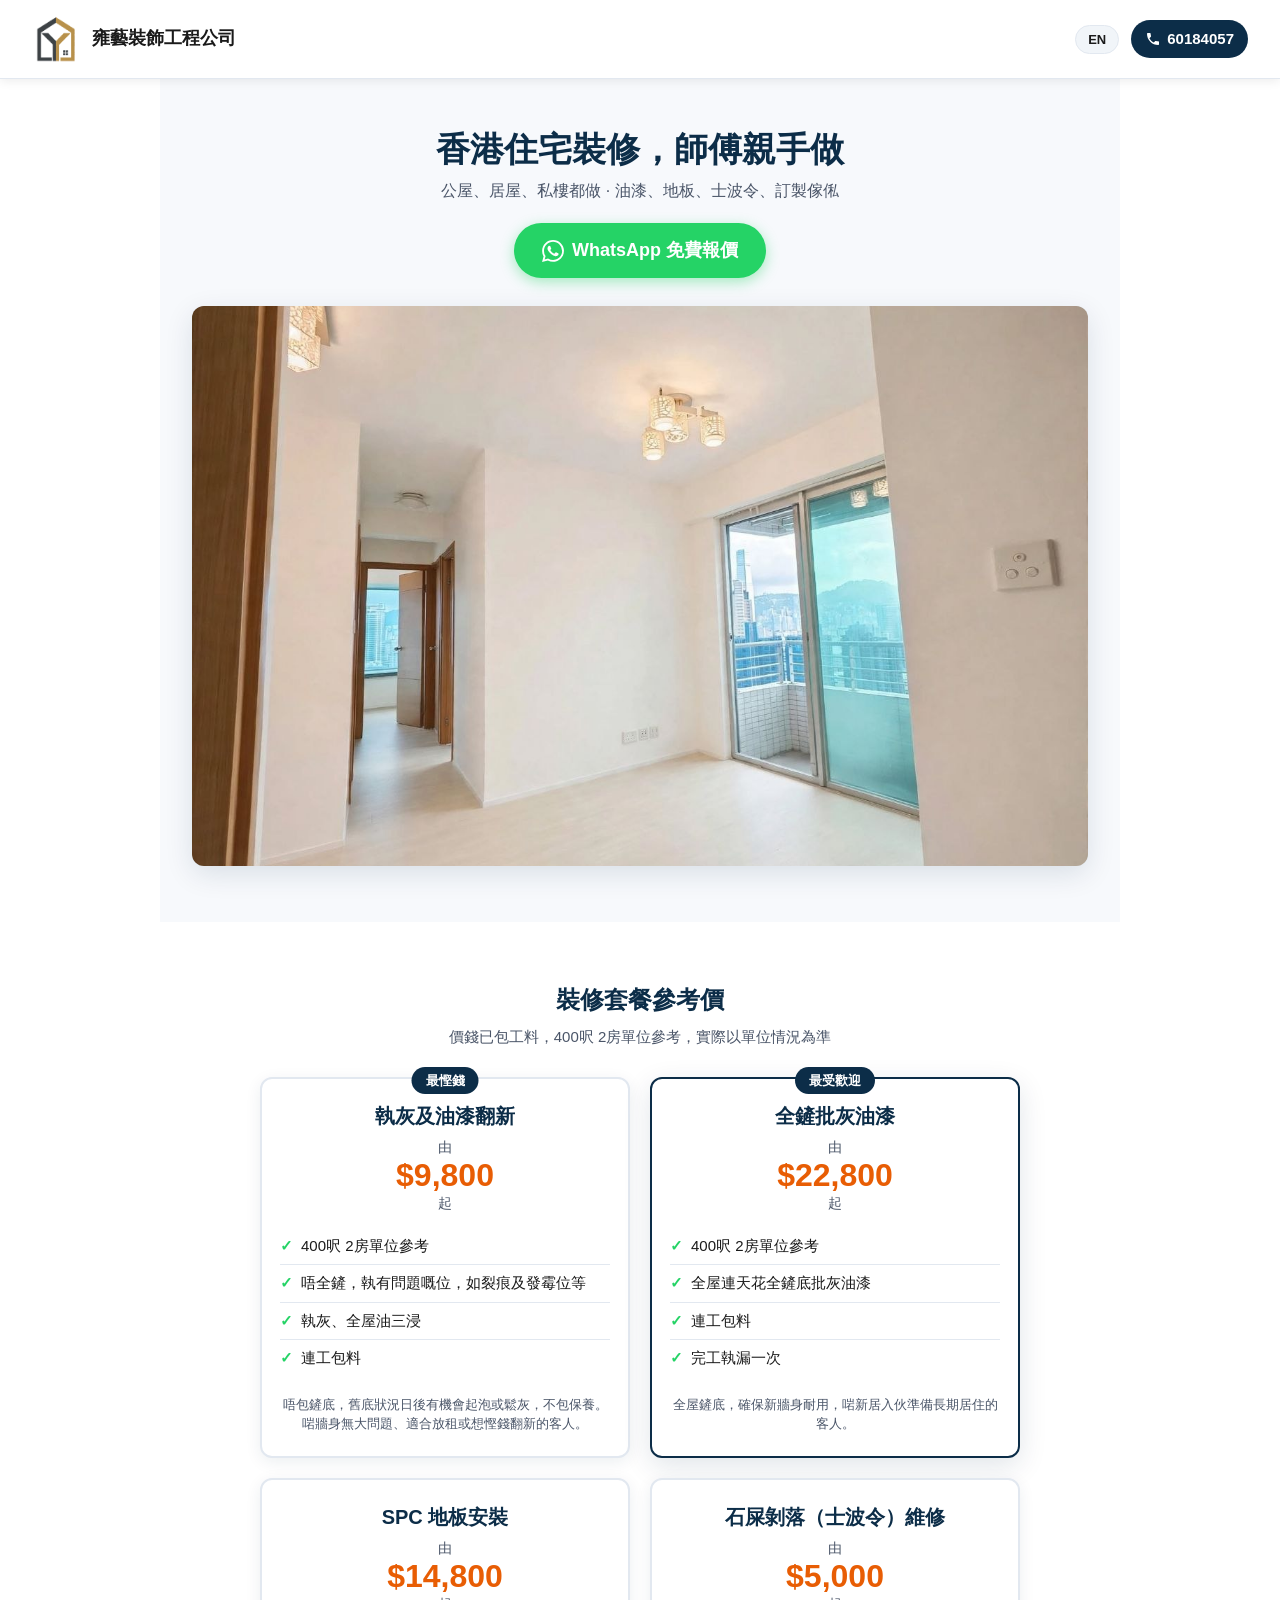
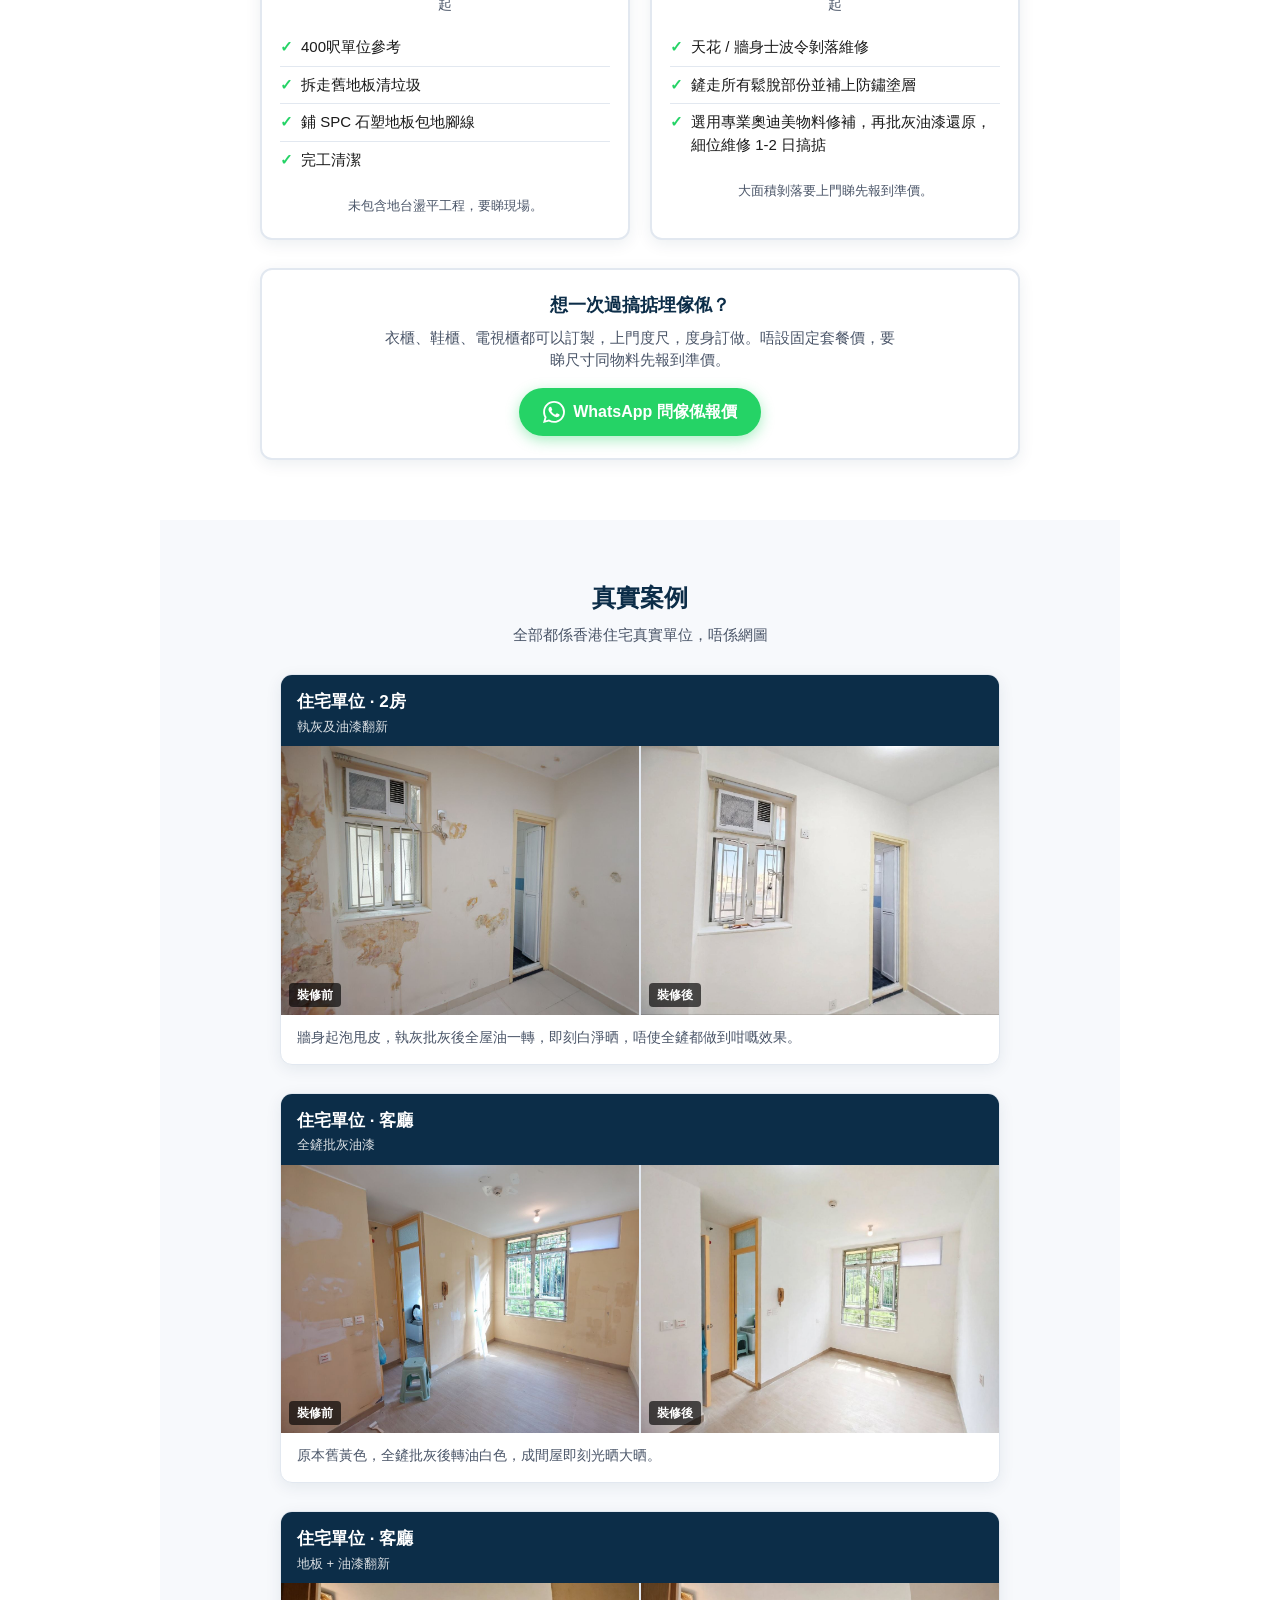
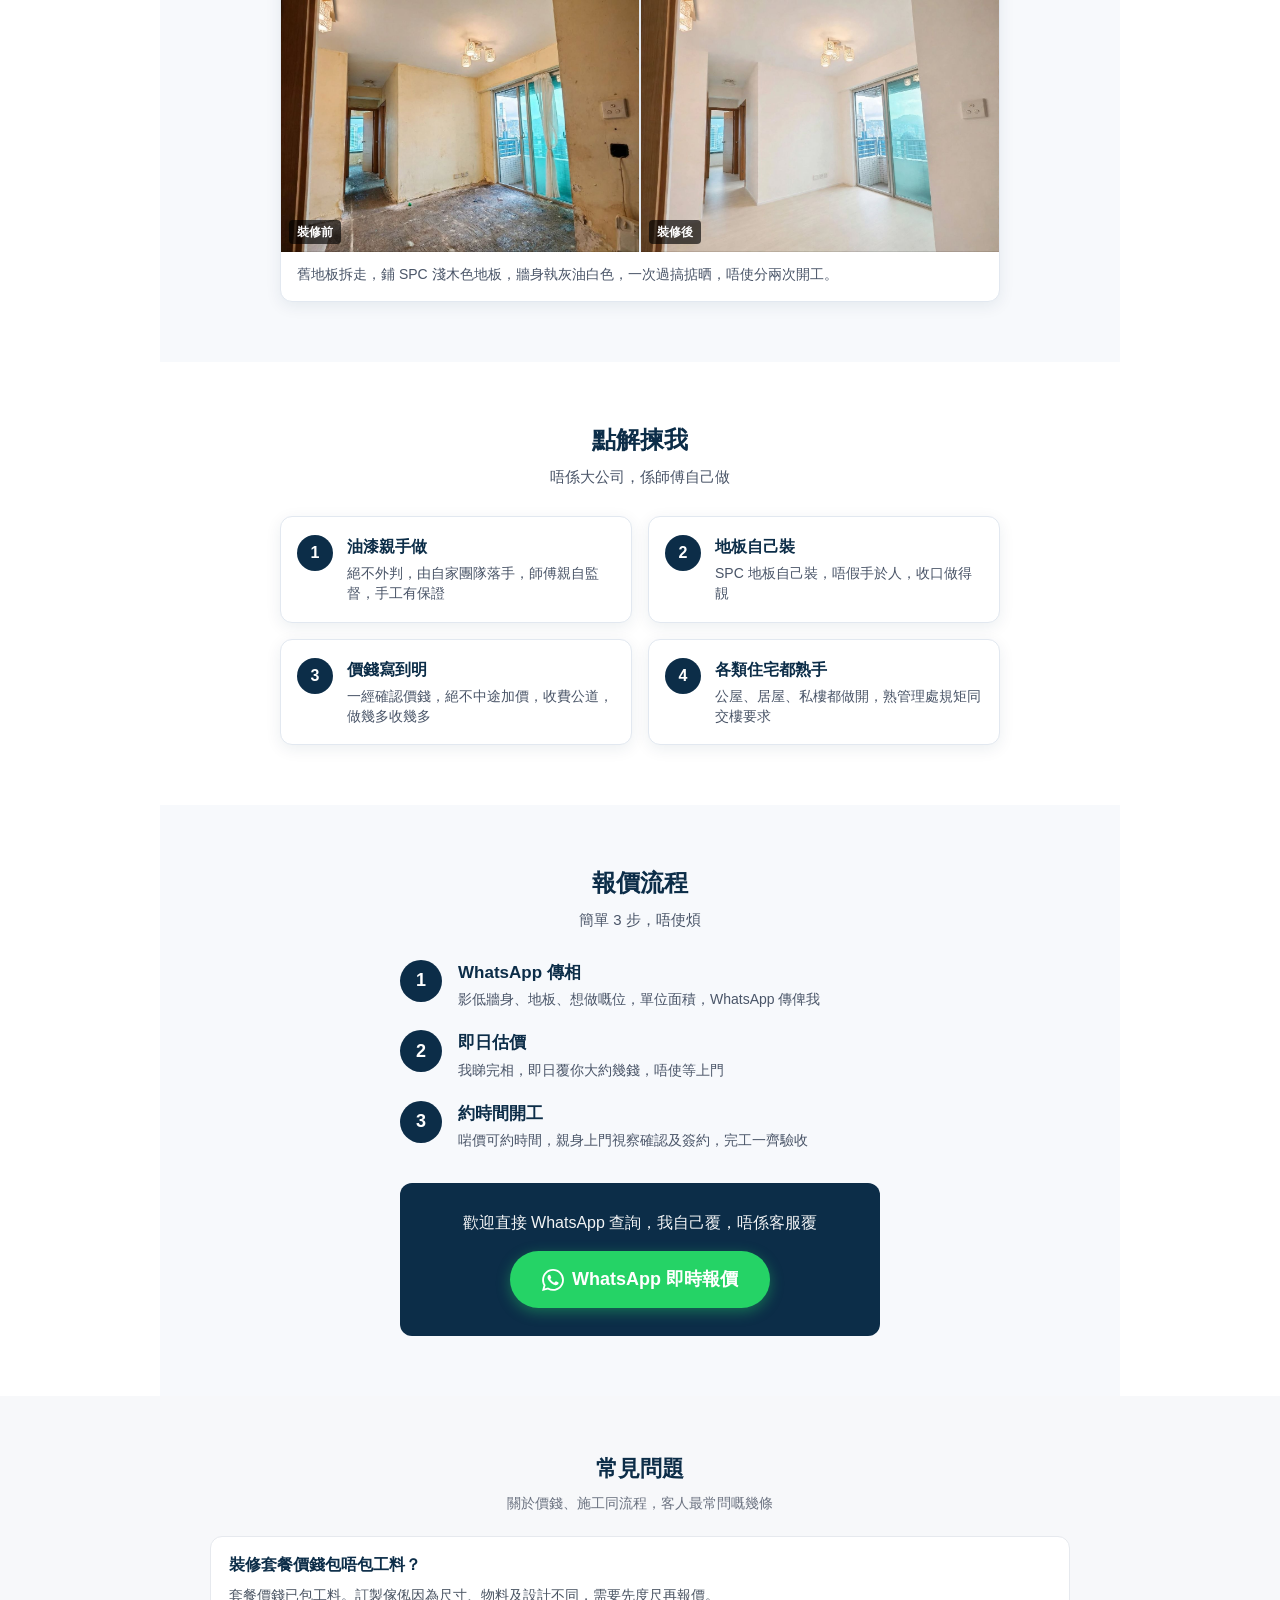
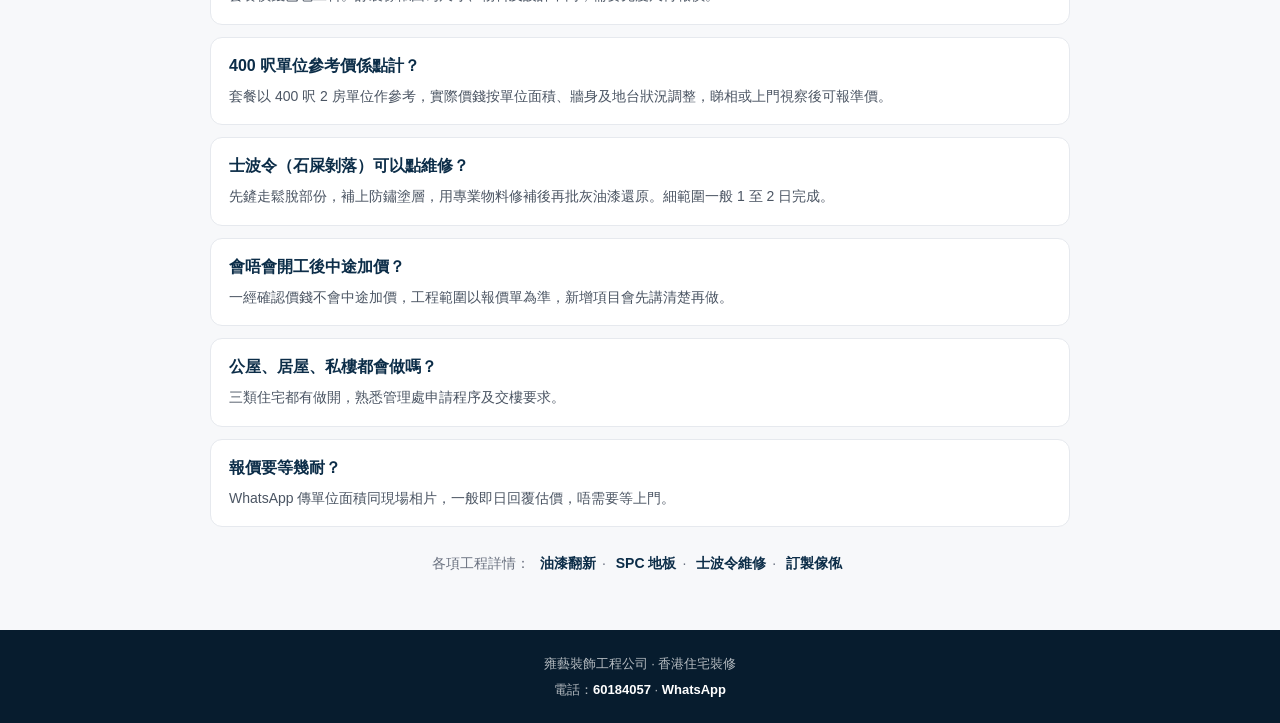
==== commit e47a6b63: "feat(seo): append FAQ and service links below existing content" ====
--- a/index.html
+++ b/index.html
@@ -1022,6 +1022,62 @@
     </div>
   </section>
 
+  <style>
+    /* SEO block appended at the bottom - new class names only, no existing rules changed */
+    .seo-extra { padding: 56px 24px; background: #f7f8fa; }
+    .seo-extra-inner { max-width: 860px; margin: 0 auto; }
+    .seo-extra h2 { font-size: 22px; color: var(--primary); margin: 0 0 8px; text-align: center; }
+    .seo-extra p.seo-sub { text-align: center; color: #6b7280; font-size: 14px; margin: 0 0 22px; }
+    .seo-faq { display: grid; gap: 12px; }
+    .seo-faq-item { background: #fff; border: 1px solid #e6e9ee; border-radius: 12px; padding: 16px 18px; }
+    .seo-faq-item h3 { font-size: 16px; color: var(--primary); margin: 0 0 6px; }
+    .seo-faq-item p { margin: 0; color: #4b5563; font-size: 14px; line-height: 1.75; }
+    .seo-links { margin-top: 26px; text-align: center; font-size: 14px; color: #6b7280; }
+    .seo-links a { color: var(--primary); font-weight: 600; text-decoration: none; margin: 0 6px; }
+    .seo-links a:hover { text-decoration: underline; }
+    @media (max-width: 640px) { .seo-extra { padding: 40px 18px; } }
+  </style>
+  <!-- SEO：常見問題與服務連結（附加於頁尾前，不影響原有版面） -->
+  <section class="seo-extra" id="faq">
+    <div class="seo-extra-inner">
+      <h2>常見問題</h2>
+      <p class="seo-sub">關於價錢、施工同流程，客人最常問嘅幾條</p>
+      <div class="seo-faq">
+        <div class="seo-faq-item">
+          <h3>裝修套餐價錢包唔包工料？</h3>
+          <p>套餐價錢已包工料。訂製傢俬因為尺寸、物料及設計不同，需要先度尺再報價。</p>
+        </div>
+        <div class="seo-faq-item">
+          <h3>400 呎單位參考價係點計？</h3>
+          <p>套餐以 400 呎 2 房單位作參考，實際價錢按單位面積、牆身及地台狀況調整，睇相或上門視察後可報準價。</p>
+        </div>
+        <div class="seo-faq-item">
+          <h3>士波令（石屎剝落）可以點維修？</h3>
+          <p>先鏟走鬆脫部份，補上防鏽塗層，用專業物料修補後再批灰油漆還原。細範圍一般 1 至 2 日完成。</p>
+        </div>
+        <div class="seo-faq-item">
+          <h3>會唔會開工後中途加價？</h3>
+          <p>一經確認價錢不會中途加價，工程範圍以報價單為準，新增項目會先講清楚再做。</p>
+        </div>
+        <div class="seo-faq-item">
+          <h3>公屋、居屋、私樓都會做嗎？</h3>
+          <p>三類住宅都有做開，熟悉管理處申請程序及交樓要求。</p>
+        </div>
+        <div class="seo-faq-item">
+          <h3>報價要等幾耐？</h3>
+          <p>WhatsApp 傳單位面積同現場相片，一般即日回覆估價，唔需要等上門。</p>
+        </div>
+      </div>
+      <p class="seo-links">
+        各項工程詳情：
+        <a href="/painting">油漆翻新</a>·
+        <a href="/flooring">SPC 地板</a>·
+        <a href="/spalling">士波令維修</a>·
+        <a href="/custom-furniture">訂製傢俬</a>
+      </p>
+    </div>
+  </section>
+
   <footer class="footer">
     <p>雍藝裝飾工程公司 · 香港住宅裝修</p>
     <p style="margin-top:6px;"><span>電話：</span><a href="tel:+85260184057">60184057</a> · <a href="https://wa.me/85260184057?text=%E4%BD%A0%E5%A5%BD%EF%BC%8C%E6%88%91%E6%83%B3%E5%95%8F%E8%A3%9D%E4%BF%AE%E5%A0%B1%E5%83%B9" target="_blank" rel="noopener">WhatsApp</a></p>
